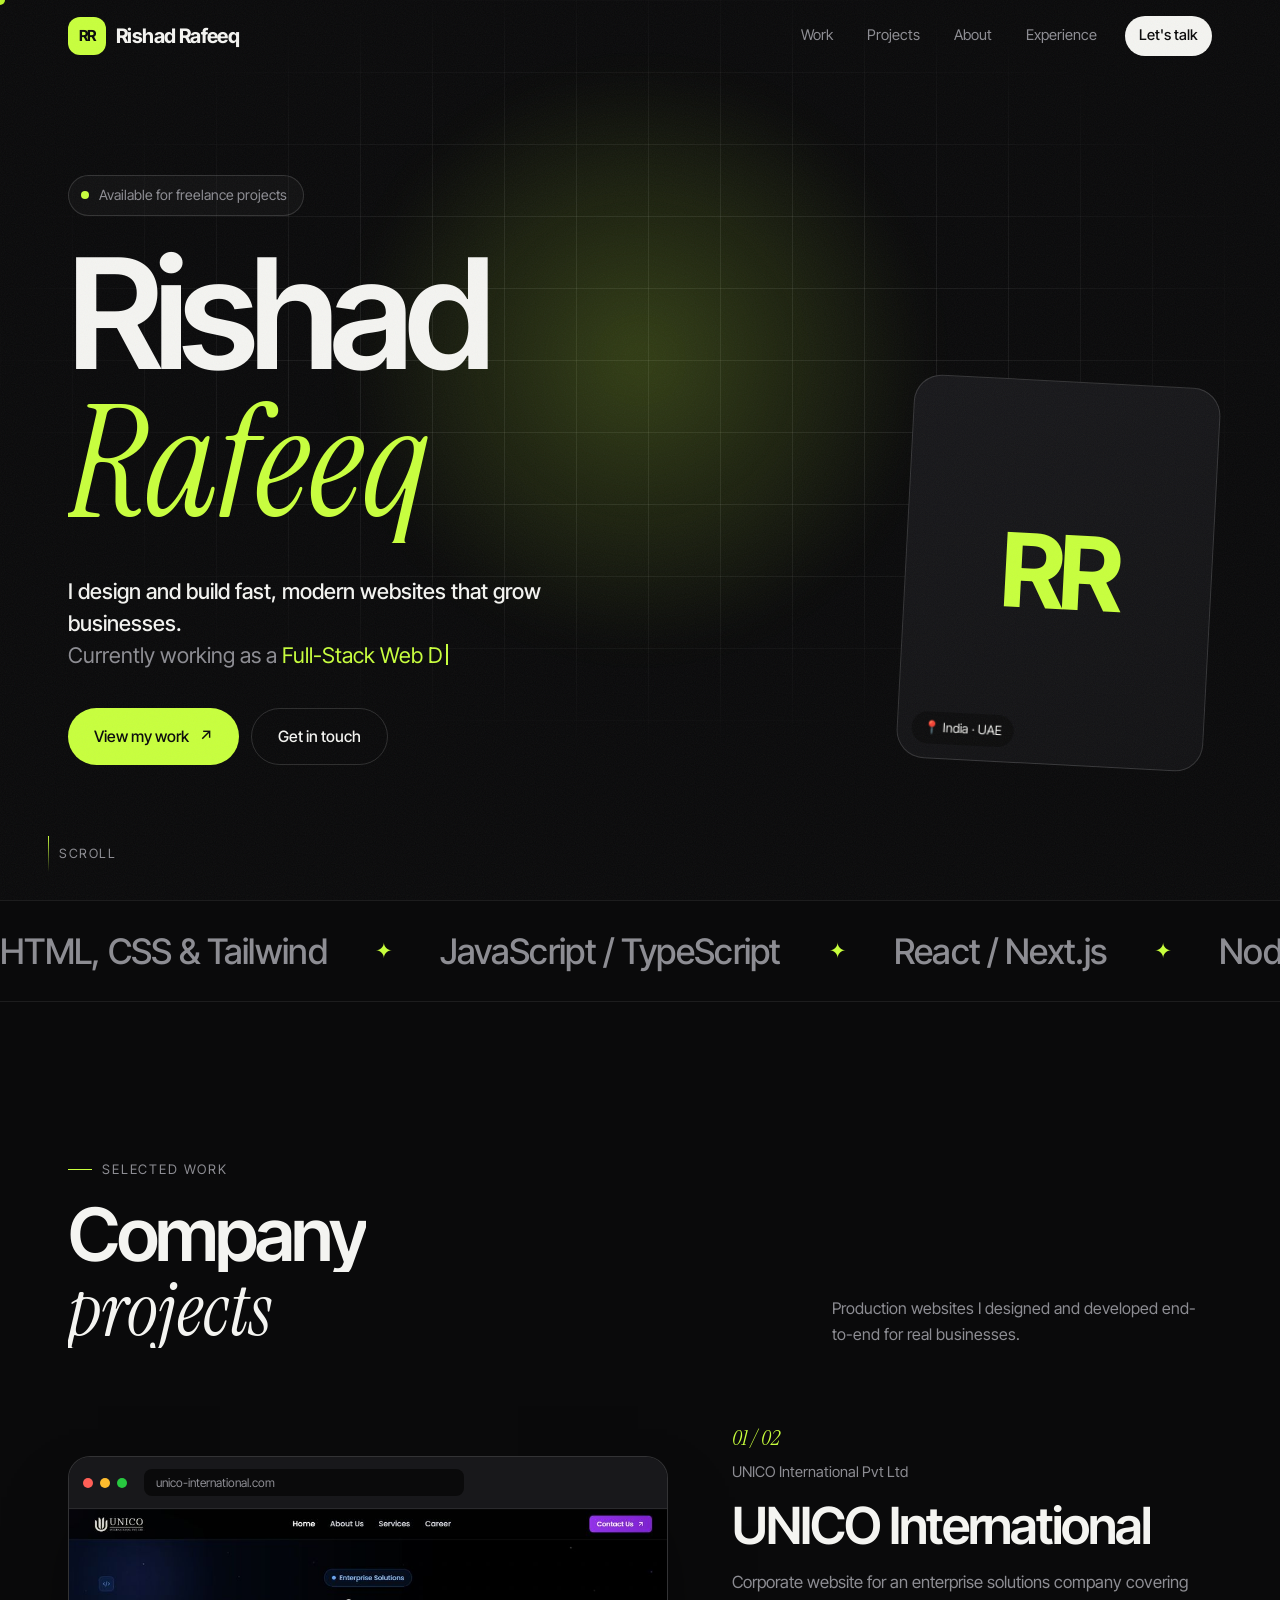
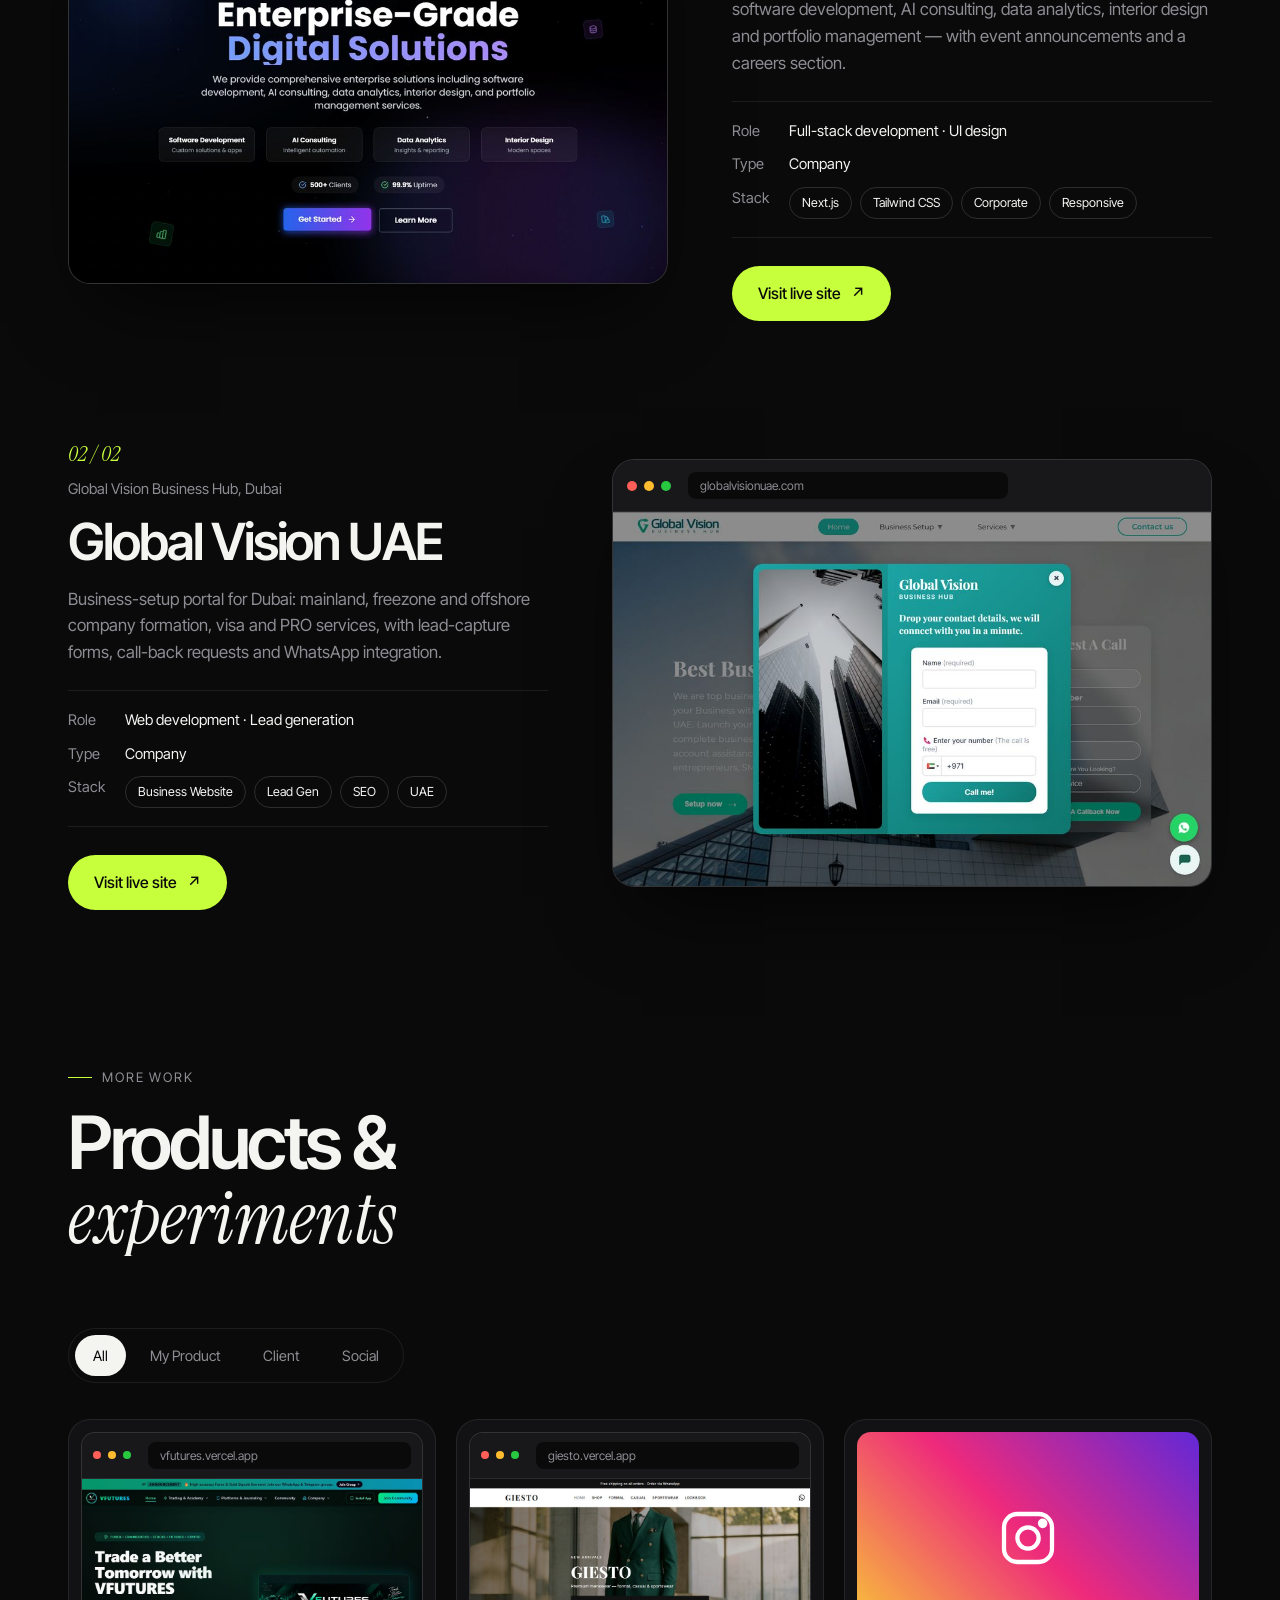
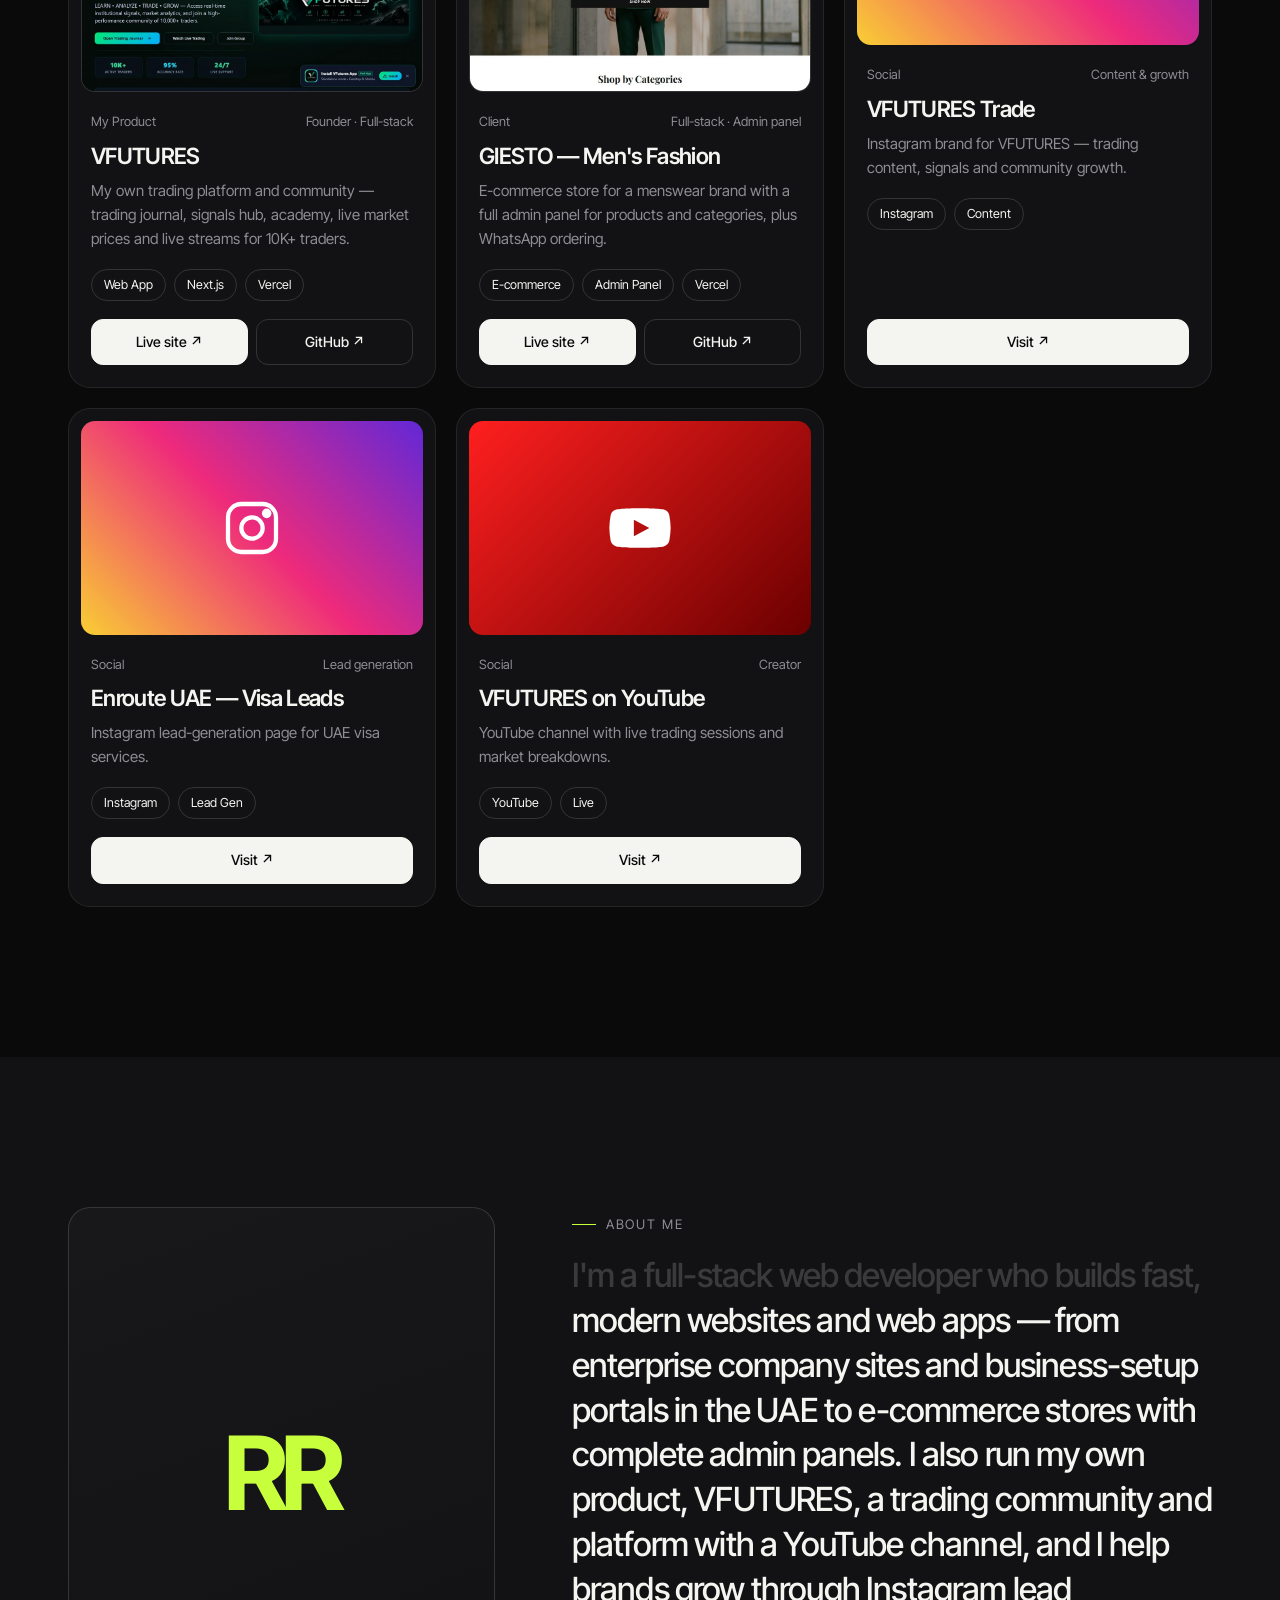
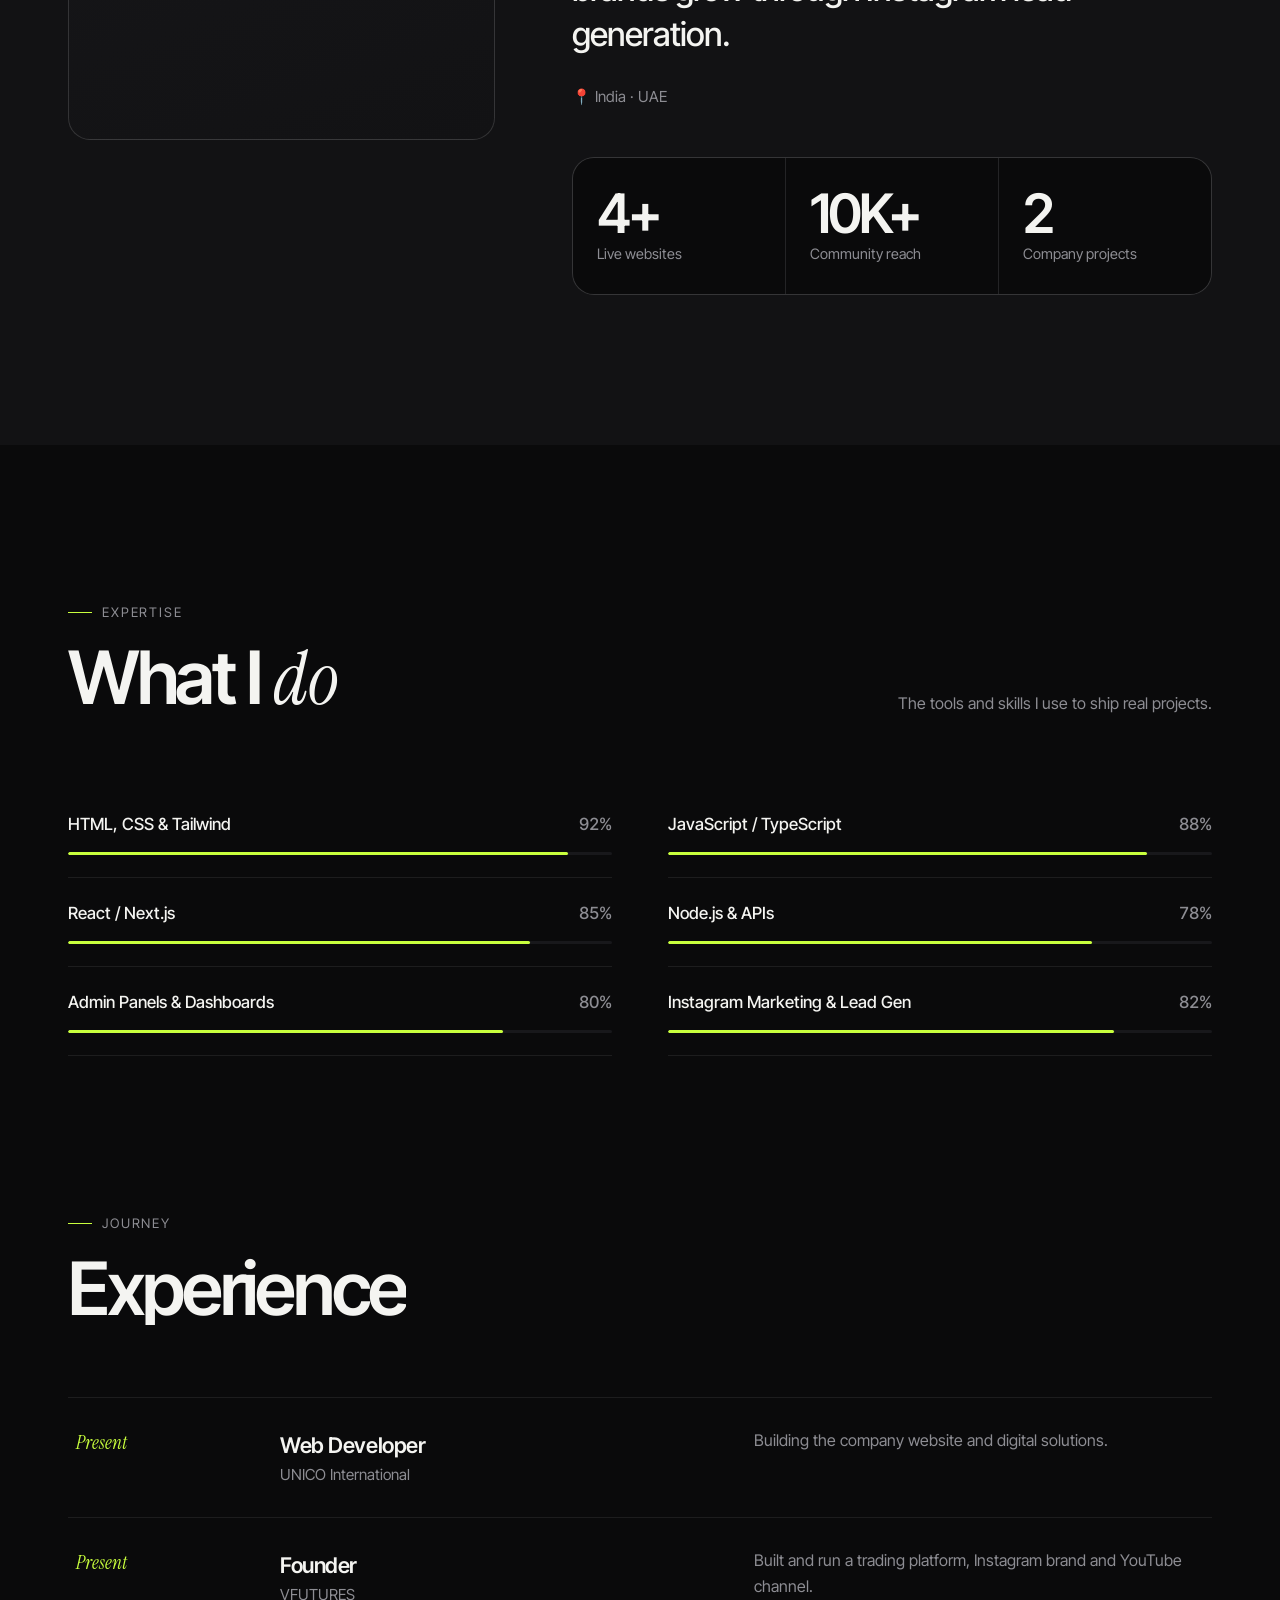
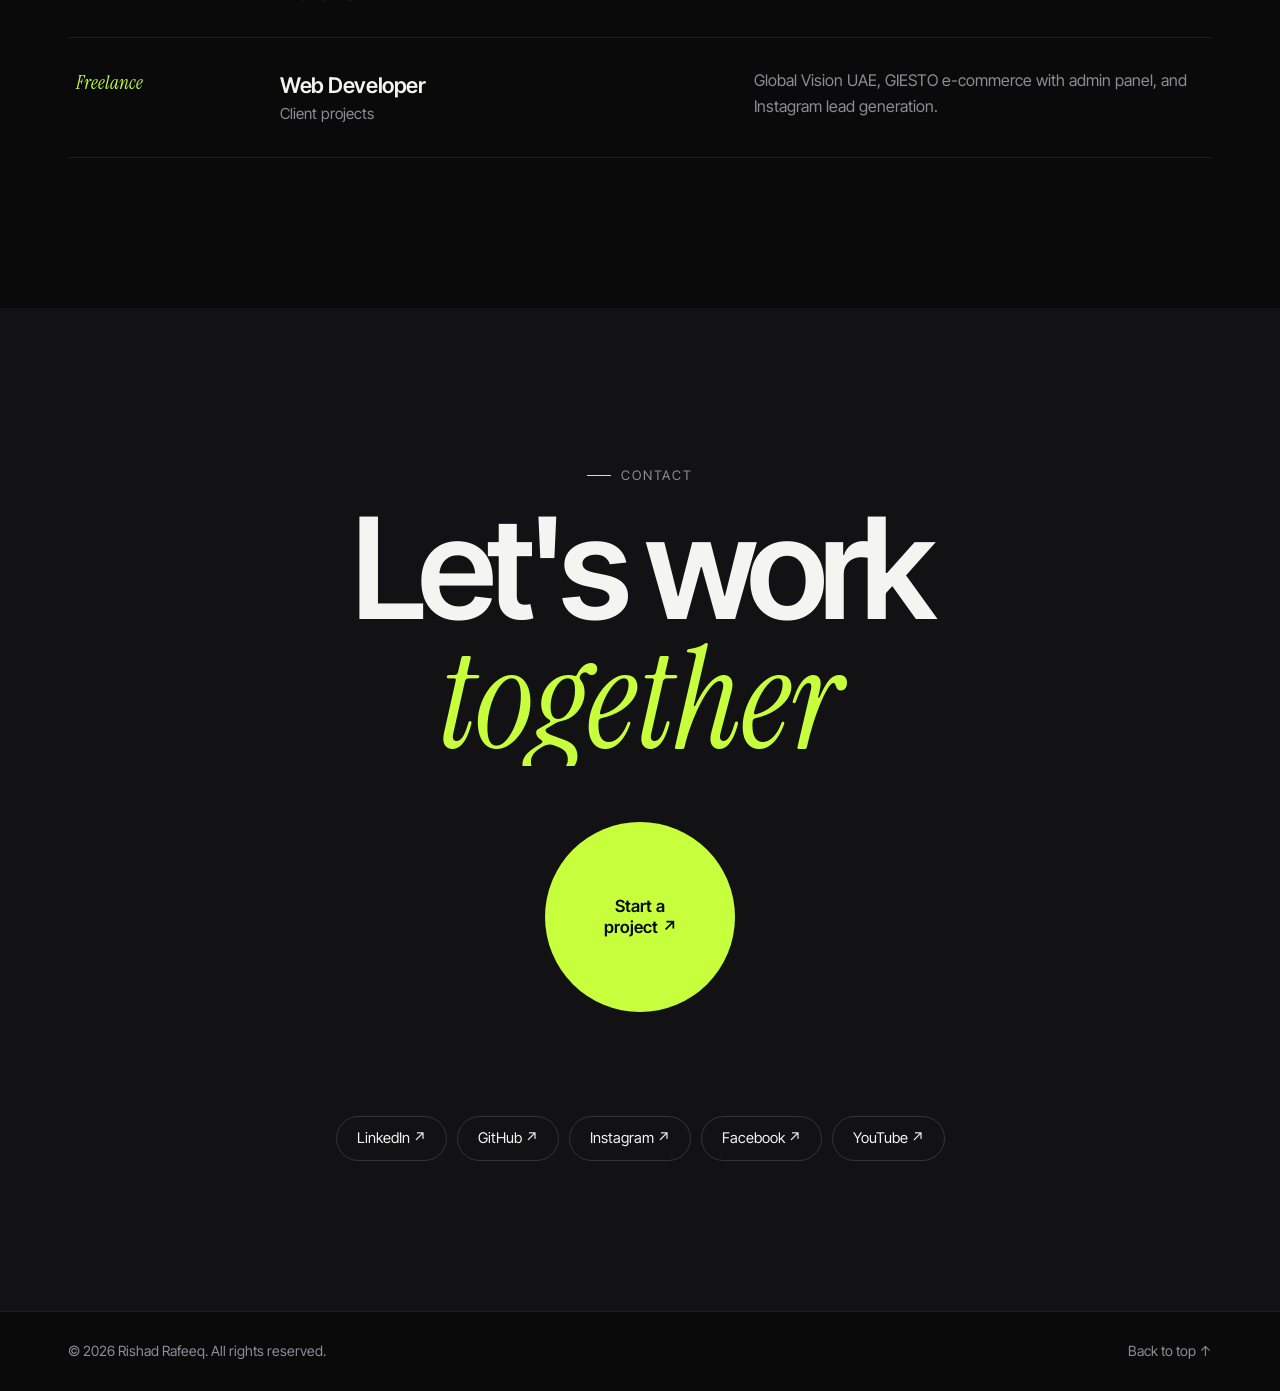
==== index.html @ 8ee4c4b2 "Initial commit: animated portfolio with admin panel - Premium redesign with featured company case st" ====
<!doctype html>
<html lang="en">
<head>
  <meta charset="utf-8">
  <meta name="viewport" content="width=device-width, initial-scale=1">
  <title>Rishad Rafeeq — Full-Stack Web Developer</title>
  <meta name="description" content="Portfolio of Rishad Rafeeq: company websites, web apps and e-commerce projects.">
  <meta property="og:title" content="Rishad Rafeeq — Full-Stack Web Developer">
  <meta property="og:type" content="website">
  <meta property="og:image" content="images/projects/unico.jpg">
  <meta name="theme-color" content="#0a0a0b">
  <link rel="icon" href="data:image/svg+xml,%3Csvg xmlns='http://www.w3.org/2000/svg' viewBox='0 0 64 64'%3E%3Crect width='64' height='64' rx='16' fill='%23c8ff3d'/%3E%3Ctext x='32' y='42' font-family='Arial' font-weight='700' font-size='26' text-anchor='middle' fill='%230a0a0b'%3ERR%3C/text%3E%3C/svg%3E">
  <link rel="preconnect" href="https://fonts.googleapis.com">
  <link rel="preconnect" href="https://fonts.gstatic.com" crossorigin>
  <link href="https://fonts.googleapis.com/css2?family=Inter+Tight:wght@400;500;600;700&family=Instrument+Serif:ital@0;1&display=swap" rel="stylesheet">
  <link rel="stylesheet" href="css/style.css?v=2">
</head>
<body>
  <div id="loader"><span><i data-initial-1>R</i><i data-initial-2>R</i></span></div>
  <div class="cursor" aria-hidden="true"></div>

  <!-- NAV -->
  <header class="nav" id="nav">
    <div class="container">
      <a href="#top" class="logo"><b data-bind="initials">RR</b><span data-bind="name">Rishad Rafeeq</span></a>
      <button class="menu-btn" id="menuBtn" aria-label="Open menu"><span></span><span></span></button>
      <nav class="nav-links" id="navLinks">
        <a href="#work">Work</a>
        <a href="#projects">Projects</a>
        <a href="#about">About</a>
        <a href="#experience" data-section="experience">Experience</a>
        <a href="#contact" class="cta">Let's talk</a>
      </nav>
    </div>
  </header>

  <main id="top">
    <!-- HERO -->
    <section class="hero">
      <div class="hero-bg"><div class="grid"></div><div class="glow" id="glow"></div></div>
      <div class="container hero-inner">
        <div>
          <span class="badge" id="availBadge"><span class="dot"></span><span data-bind="availableText">Available for freelance projects</span></span>
          <h1 id="heroName"><span class="line"><span>Rishad</span></span><span class="line"><span class="serif accent">Rafeeq</span></span></h1>
          <div class="hero-sub">
            <p><strong data-bind="headline"></strong><br>Currently working as a <span class="role" id="role"></span></p>
          </div>
          <div class="hero-actions">
            <a href="#work" class="btn btn-primary">View my work <span class="arrow">↗</span></a>
            <a href="#contact" class="btn btn-ghost">Get in touch</a>
          </div>
        </div>
        <div class="hero-photo" id="heroPhoto"></div>
      </div>
      <div class="scroll-cue">Scroll</div>
    </section>

    <div class="marquee" aria-hidden="true"><div class="marquee-track" id="marquee"></div><div class="marquee-track" id="marquee2"></div></div>

    <!-- FEATURED COMPANY WORK -->
    <section id="work">
      <div class="container">
        <div class="sec-head">
          <div>
            <div class="eyebrow">Selected work</div>
            <h2 class="sec-title split"><span class="line"><span>Company</span></span><span class="line"><span><span class="serif">projects</span></span></span></h2>
          </div>
          <p class="reveal">Production websites I designed and developed end-to-end for real businesses.</p>
        </div>
        <div class="cases" id="cases"></div>
      </div>
    </section>

    <!-- ALL PROJECTS -->
    <section id="projects" style="padding-top:0">
      <div class="container">
        <div class="sec-head">
          <div>
            <div class="eyebrow">More work</div>
            <h2 class="sec-title split"><span class="line"><span>Products &amp;</span></span><span class="line"><span><span class="serif">experiments</span></span></span></h2>
          </div>
        </div>
        <div class="filters reveal" id="filters"></div>
        <div class="grid" id="grid"></div>
      </div>
    </section>

    <!-- ABOUT -->
    <section id="about" style="background:var(--surface)">
      <div class="container about-grid">
        <div class="about-photo reveal" id="aboutPhoto"></div>
        <div>
          <div class="eyebrow">About me</div>
          <p class="about-text" id="aboutText"></p>
          <div class="about-meta" id="aboutMeta"></div>
          <div class="stats reveal" id="stats"></div>
        </div>
      </div>
    </section>

    <!-- SKILLS -->
    <section id="skills">
      <div class="container">
        <div class="sec-head">
          <div>
            <div class="eyebrow">Expertise</div>
            <h2 class="sec-title split"><span class="line"><span>What I <span class="serif">do</span></span></span></h2>
          </div>
          <p class="reveal">The tools and skills I use to ship real projects.</p>
        </div>
        <div class="skills" id="skillList"></div>
      </div>
    </section>

    <!-- EXPERIENCE -->
    <section id="experience" style="padding-top:0">
      <div class="container">
        <div class="sec-head">
          <div>
            <div class="eyebrow">Journey</div>
            <h2 class="sec-title split"><span class="line"><span>Experience</span></span></h2>
          </div>
        </div>
        <div class="exp" id="expList"></div>
      </div>
    </section>

    <!-- GALLERY -->
    <section id="gallery" style="padding-top:0">
      <div class="container">
        <div class="sec-head">
          <div>
            <div class="eyebrow">Gallery</div>
            <h2 class="sec-title split"><span class="line"><span>Behind the <span class="serif">scenes</span></span></span></h2>
          </div>
        </div>
        <div class="gallery" id="galleryGrid"></div>
      </div>
    </section>

    <!-- CONTACT -->
    <section class="contact" id="contact" style="background:var(--surface)">
      <div class="container">
        <div class="eyebrow">Contact</div>
        <h2 class="split"><span class="line"><span>Let's work</span></span><span class="line"><span class="serif">together</span></span></h2>
        <a class="big-btn magnetic" id="contactBtn" href="#">Start a<br>project ↗</a>
        <div class="contact-actions" id="contactActions"></div>
        <div class="socials" id="socials"></div>
      </div>
    </section>
  </main>

  <footer>
    <div class="container">
      <span>© <span id="year"></span> <span data-bind="name">Rishad Rafeeq</span>. All rights reserved.</span>
      <a href="#top">Back to top ↑</a>
    </div>
  </footer>

  <div class="lightbox" id="lightbox"><img alt=""></div>
  <script src="js/main.js?v=2"></script>
</body>
</html>
---- css/style.css ----
/* ==========================================================================
   Rishad Rafeeq — Portfolio
   ========================================================================== */
:root {
  --bg: #0a0a0b;
  --surface: #121214;
  --surface-2: #18181b;
  --text: #f4f4f1;
  --muted: #8d8d93;
  --line: rgba(255, 255, 255, .08);
  --line-2: rgba(255, 255, 255, .14);
  --accent: #c8ff3d;
  --accent-ink: #0a0a0b;
  --radius: 22px;
  --ease: cubic-bezier(.16, 1, .3, 1);
  --sans: "Inter Tight", "Inter", system-ui, sans-serif;
  --serif: "Instrument Serif", Georgia, serif;
  --gutter: clamp(16px, 4vw, 48px);
}

*, *::before, *::after { box-sizing: border-box; margin: 0; padding: 0; }
html { scroll-behavior: smooth; -webkit-text-size-adjust: 100%; }
body {
  background: var(--bg);
  color: var(--text);
  font-family: var(--sans);
  font-size: 16px;
  line-height: 1.6;
  overflow-x: hidden;
  -webkit-font-smoothing: antialiased;
}
img { display: block; max-width: 100%; }
a { color: inherit; text-decoration: none; }
button { font: inherit; color: inherit; background: none; border: 0; cursor: pointer; }
::selection { background: var(--accent); color: var(--accent-ink); }

.container { width: 100%; max-width: 1240px; margin: 0 auto; padding: 0 var(--gutter); }
section { position: relative; padding: clamp(80px, 12vw, 150px) 0; }
.serif { font-family: var(--serif); font-style: italic; font-weight: 400; letter-spacing: 0; }
.accent { color: var(--accent); }

/* grain */
body::after {
  content: ""; position: fixed; inset: 0; pointer-events: none; z-index: 90; opacity: .05;
  background-image: url("data:image/svg+xml,%3Csvg xmlns='http://www.w3.org/2000/svg' width='160' height='160'%3E%3Cfilter id='n'%3E%3CfeTurbulence type='fractalNoise' baseFrequency='.9' numOctaves='3' stitchTiles='stitch'/%3E%3C/filter%3E%3Crect width='100%25' height='100%25' filter='url(%23n)'/%3E%3C/svg%3E");
}

/* ---------- loader ---------- */
#loader {
  position: fixed; inset: 0; z-index: 200; background: var(--bg);
  display: grid; place-items: center;
  transition: transform 1s var(--ease) .1s;
}
#loader span { font-size: clamp(3rem, 10vw, 6rem); font-weight: 600; letter-spacing: -.04em; overflow: hidden; display: inline-flex; }
#loader span i { font-style: normal; display: inline-block; animation: loadUp .8s var(--ease) both; }
#loader span i:nth-child(2) { animation-delay: .08s; color: var(--accent); }
@keyframes loadUp { from { transform: translateY(110%); } }
body.loaded #loader { transform: translateY(-100%); }

/* ---------- cursor ---------- */
.cursor {
  position: fixed; top: 0; left: 0; width: 10px; height: 10px; border-radius: 50%;
  background: var(--accent); pointer-events: none; z-index: 150; mix-blend-mode: difference;
  transform: translate(-50%, -50%); transition: width .3s var(--ease), height .3s var(--ease);
}
.cursor.big { width: 64px; height: 64px; }
@media (hover: none), (max-width: 900px) { .cursor { display: none; } }

/* ---------- nav ---------- */
.nav {
  position: fixed; top: 0; left: 0; right: 0; z-index: 60;
  transition: transform .5s var(--ease), background .3s, border-color .3s;
  border-bottom: 1px solid transparent;
}
.nav.scrolled { background: rgba(10, 10, 11, .72); backdrop-filter: blur(16px); -webkit-backdrop-filter: blur(16px); border-color: var(--line); }
.nav.hidden { transform: translateY(-100%); }
.nav .container { display: flex; align-items: center; justify-content: space-between; height: 72px; }
.logo { font-weight: 700; font-size: 1.25rem; letter-spacing: -.03em; display: flex; align-items: center; gap: 10px; }
.logo b { width: 38px; height: 38px; border-radius: 12px; background: var(--accent); color: var(--accent-ink); display: grid; place-items: center; font-size: .95rem; }
.nav-links { display: flex; align-items: center; gap: 6px; }
.nav-links a { padding: 8px 14px; border-radius: 999px; font-size: .92rem; color: var(--muted); transition: color .2s, background .2s; }
.nav-links a:hover { color: var(--text); background: var(--surface-2); }
.nav-links a.cta { background: var(--text); color: var(--bg); font-weight: 500; margin-left: 8px; }
.nav-links a.cta:hover { background: var(--accent); }
.menu-btn { display: none; width: 44px; height: 44px; border-radius: 50%; border: 1px solid var(--line-2); position: relative; }
.menu-btn span { position: absolute; left: 13px; right: 13px; height: 1.5px; background: var(--text); transition: transform .4s var(--ease); }
.menu-btn span:first-child { top: 17px; } .menu-btn span:last-child { top: 25px; }
.menu-open .menu-btn span:first-child { transform: translateY(4px) rotate(45deg); }
.menu-open .menu-btn span:last-child { transform: translateY(-4px) rotate(-45deg); }

/* ---------- buttons ---------- */
.btn {
  display: inline-flex; align-items: center; gap: 10px; padding: 15px 26px; border-radius: 999px;
  font-weight: 500; font-size: .98rem; position: relative; overflow: hidden; isolation: isolate;
  transition: transform .4s var(--ease), color .4s var(--ease);
}
.btn::before { content: ""; position: absolute; inset: 0; z-index: -1; border-radius: inherit; transform: translateY(101%); transition: transform .5s var(--ease); }
.btn:hover::before { transform: none; }
.btn-primary { background: var(--accent); color: var(--accent-ink); }
.btn-primary::before { background: var(--text); }
.btn-ghost { border: 1px solid var(--line-2); }
.btn-ghost::before { background: var(--text); }
.btn-ghost:hover { color: var(--bg); }
.btn .arrow { transition: transform .4s var(--ease); }
.btn:hover .arrow { transform: translate(3px, -3px); }

/* ---------- hero ---------- */
.hero { min-height: 100svh; display: flex; align-items: center; padding: 120px 0 80px; overflow: hidden; }
.hero-bg { position: absolute; inset: 0; pointer-events: none; }
.hero-bg .grid {
  position: absolute; inset: 0;
  background-image: linear-gradient(var(--line) 1px, transparent 1px), linear-gradient(90deg, var(--line) 1px, transparent 1px);
  background-size: 72px 72px;
  mask-image: radial-gradient(ellipse 70% 60% at 50% 40%, #000 30%, transparent 75%);
  -webkit-mask-image: radial-gradient(ellipse 70% 60% at 50% 40%, #000 30%, transparent 75%);
}
.hero-bg .glow {
  position: absolute; width: 640px; height: 640px; border-radius: 50%; left: 50%; top: 40%;
  background: radial-gradient(circle, color-mix(in srgb, var(--accent) 22%, transparent), transparent 65%);
  transform: translate(-50%, -50%); filter: blur(20px); transition: left 1.2s var(--ease), top 1.2s var(--ease);
}
.hero-inner { position: relative; display: grid; grid-template-columns: 1fr auto; gap: 48px; align-items: end; }
.badge {
  display: inline-flex; align-items: center; gap: 10px; padding: 8px 16px 8px 12px; border-radius: 999px;
  border: 1px solid var(--line-2); background: rgba(255, 255, 255, .03); font-size: .88rem; color: var(--muted);
}
.badge .dot { width: 8px; height: 8px; border-radius: 50%; background: var(--accent); box-shadow: 0 0 0 0 var(--accent); animation: pulse 2s infinite; }
@keyframes pulse { 70% { box-shadow: 0 0 0 10px transparent; } 100% { box-shadow: 0 0 0 0 transparent; } }
.hero h1 {
  font-size: clamp(3.4rem, 12vw, 10.5rem); line-height: .9; letter-spacing: -.055em; font-weight: 600;
  margin: 28px 0 32px;
}
.hero h1 .line { display: block; overflow: hidden; padding-bottom: .06em; }
.hero h1 .line > span { display: inline-block; transform: translateY(110%); transition: transform 1.2s var(--ease); }
.hero h1 .line:nth-child(2) > span { transition-delay: .1s; }
body.loaded .hero h1 .line > span { transform: none; transition-delay: .55s; }
body.loaded .hero h1 .line:nth-child(2) > span { transition-delay: .65s; }
.hero-sub { display: grid; grid-template-columns: minmax(0, 520px) auto; gap: 32px; align-items: end; }
.hero-sub p { font-size: clamp(1.1rem, 2vw, 1.35rem); color: var(--muted); line-height: 1.5; }
.hero-sub p strong { color: var(--text); font-weight: 500; }
.role { display: inline-block; color: var(--accent); min-width: 1ch; }
.role::after { content: ""; display: inline-block; width: 2px; height: 1em; background: var(--accent); margin-left: 3px; vertical-align: -2px; animation: blink 1s steps(1) infinite; }
@keyframes blink { 50% { opacity: 0; } }
.hero-actions { display: flex; gap: 12px; flex-wrap: wrap; margin-top: 36px; }
.hero-photo {
  width: clamp(220px, 24vw, 320px); aspect-ratio: 4 / 5; border-radius: 28px; overflow: hidden; position: relative;
  border: 1px solid var(--line-2); background: linear-gradient(160deg, var(--surface-2), var(--surface));
  transform: rotate(3deg); transition: transform .8s var(--ease);
}
.hero-photo:hover { transform: rotate(0) scale(1.02); }
.hero-photo img { width: 100%; height: 100%; object-fit: cover; }
.monogram { width: 100%; height: 100%; display: grid; place-items: center; font-size: clamp(4rem, 8vw, 7rem); font-weight: 700; letter-spacing: -.06em; color: var(--accent); }
.hero-photo .tag { position: absolute; left: 14px; bottom: 14px; padding: 6px 12px; border-radius: 999px; background: rgba(10, 10, 11, .7); backdrop-filter: blur(8px); font-size: .8rem; }
.scroll-cue { position: absolute; left: var(--gutter); bottom: 28px; font-size: .8rem; color: var(--muted); display: flex; align-items: center; gap: 10px; letter-spacing: .12em; text-transform: uppercase; }
.scroll-cue::before { content: ""; width: 1px; height: 36px; background: linear-gradient(var(--accent), transparent); animation: cue 2s var(--ease) infinite; transform-origin: top; }
@keyframes cue { 0% { transform: scaleY(0); } 50% { transform: scaleY(1); } 100% { transform: scaleY(1); opacity: 0; } }

/* ---------- marquee ---------- */
.marquee { border-block: 1px solid var(--line); padding: 22px 0; overflow: hidden; display: flex; user-select: none; }
.marquee-track { display: flex; flex-shrink: 0; gap: 48px; padding-right: 48px; animation: marquee 40s linear infinite; }
.marquee:hover .marquee-track { animation-play-state: paused; }
.marquee-track span { font-size: clamp(1.4rem, 3vw, 2.2rem); font-weight: 500; letter-spacing: -.02em; white-space: nowrap; display: flex; align-items: center; gap: 48px; color: var(--muted); }
.marquee-track span::after { content: "✦"; color: var(--accent); font-size: .6em; }
@keyframes marquee { to { transform: translateX(-100%); } }

/* ---------- section heads ---------- */
.sec-head { display: flex; justify-content: space-between; align-items: end; gap: 24px; margin-bottom: clamp(40px, 6vw, 72px); flex-wrap: wrap; }
.eyebrow { display: inline-flex; align-items: center; gap: 10px; font-size: .82rem; letter-spacing: .14em; text-transform: uppercase; color: var(--muted); margin-bottom: 18px; }
.eyebrow::before { content: ""; width: 24px; height: 1px; background: var(--accent); }
.sec-title { font-size: clamp(2.4rem, 6vw, 4.6rem); line-height: 1; letter-spacing: -.045em; font-weight: 600; }
.sec-head p { max-width: 380px; color: var(--muted); }

/* ---------- featured case studies ---------- */
.cases { display: flex; flex-direction: column; gap: clamp(64px, 9vw, 120px); }
.case { display: grid; grid-template-columns: 1.25fr 1fr; gap: clamp(28px, 5vw, 72px); align-items: center; }
.case:nth-child(even) { grid-template-columns: 1fr 1.25fr; }
.case:nth-child(even) .case-media { order: 2; }
.case-media { position: relative; display: block; border-radius: var(--radius); }
.case-media::before {
  content: ""; position: absolute; inset: -1px; border-radius: inherit; z-index: -1;
  background: radial-gradient(60% 60% at 50% 100%, color-mix(in srgb, var(--accent) 35%, transparent), transparent);
  opacity: 0; filter: blur(30px); transition: opacity .6s;
}
.case-media:hover::before { opacity: .7; }
.browser { border-radius: var(--radius); overflow: hidden; border: 1px solid var(--line-2); background: var(--surface); box-shadow: 0 40px 80px -30px rgba(0, 0, 0, .8); }
.browser-bar { display: flex; align-items: center; gap: 7px; padding: 12px 14px; border-bottom: 1px solid var(--line); background: var(--surface-2); }
.browser-bar i { width: 10px; height: 10px; border-radius: 50%; background: #3a3a3f; }
.browser-bar i:nth-child(1) { background: #ff5f57; } .browser-bar i:nth-child(2) { background: #febc2e; } .browser-bar i:nth-child(3) { background: #28c840; }
.browser-bar .url { margin-left: 10px; flex: 1; max-width: 320px; font-size: .75rem; color: var(--muted); background: var(--bg); border-radius: 8px; padding: 4px 12px; white-space: nowrap; overflow: hidden; text-overflow: ellipsis; }
.browser-view { aspect-ratio: 16 / 10; overflow: hidden; position: relative; }
.browser-view img { width: 100%; height: 100%; object-fit: cover; object-position: top; transition: transform 1.2s var(--ease); }
.case-media:hover .browser-view img, .card:hover .browser-view img { transform: scale(1.05); }
.view-pill {
  position: absolute; left: 50%; top: 50%; translate: -50% -50%; scale: .6; opacity: 0;
  width: 108px; height: 108px; border-radius: 50%; display: grid; place-items: center; text-align: center;
  background: var(--accent); color: var(--accent-ink); font-weight: 600; font-size: .9rem; line-height: 1.2;
  transition: scale .5s var(--ease), opacity .3s;
}
.case-media:hover .view-pill { scale: 1; opacity: 1; }
.case-num { font-family: var(--serif); font-style: italic; color: var(--accent); font-size: 1.4rem; }
.case-client { color: var(--muted); font-size: .92rem; margin: 6px 0 14px; }
.case h3 { font-size: clamp(2rem, 4vw, 3.2rem); line-height: 1.02; letter-spacing: -.04em; font-weight: 600; }
.case-desc { color: var(--muted); margin: 18px 0 24px; font-size: 1.05rem; }
.meta-row { display: grid; grid-template-columns: auto 1fr; gap: 10px 20px; padding: 18px 0; border-block: 1px solid var(--line); margin-bottom: 28px; font-size: .92rem; }
.meta-row dt { color: var(--muted); }
.chips { display: flex; flex-wrap: wrap; gap: 8px; }
.chip { font-size: .78rem; padding: 5px 12px; border-radius: 999px; border: 1px solid var(--line-2); color: var(--text); }

/* ---------- project grid ---------- */
.filters { display: flex; gap: 6px; flex-wrap: wrap; padding: 6px; border: 1px solid var(--line); border-radius: 999px; width: max-content; max-width: 100%; margin-bottom: 36px; }
.filters button { padding: 9px 18px; border-radius: 999px; font-size: .9rem; color: var(--muted); transition: color .3s, background .3s; }
.filters button:hover { color: var(--text); }
.filters button.on { background: var(--text); color: var(--bg); }
.grid { display: grid; grid-template-columns: repeat(auto-fill, minmax(min(100%, 340px), 1fr)); gap: 20px; }
.card {
  --mx: 50%; --my: 50%;
  position: relative; border-radius: var(--radius); background: var(--surface); border: 1px solid var(--line);
  padding: 12px; display: flex; flex-direction: column; overflow: hidden;
  transition: transform .5s var(--ease), border-color .3s, opacity .4s;
}
.card::before {
  content: ""; position: absolute; inset: 0; pointer-events: none; opacity: 0; transition: opacity .4s;
  background: radial-gradient(400px circle at var(--mx) var(--my), color-mix(in srgb, var(--accent) 12%, transparent), transparent 40%);
}
.card:hover { transform: translateY(-6px); border-color: var(--line-2); }
.card:hover::before { opacity: 1; }
.card.hide { display: none; }
.card .browser { border-radius: 14px; box-shadow: none; }
.card .browser-bar { padding: 9px 11px; }
.card .browser-bar i { width: 8px; height: 8px; }
.card-art { aspect-ratio: 16 / 10; border-radius: 14px; display: grid; place-items: center; font-size: 2.8rem; font-weight: 700; letter-spacing: -.04em; color: #fff; position: relative; overflow: hidden; }
.card-art.instagram { background: linear-gradient(45deg, #f9ce34, #ee2a7b 50%, #6228d7); }
.card-art.youtube { background: linear-gradient(135deg, #ff1f1f, #6b0000); }
.card-art.default { background: linear-gradient(135deg, var(--surface-2), #26262b); color: var(--accent); }
.card-art svg { width: 64px; height: 64px; transition: transform .6s var(--ease); }
.card:hover .card-art svg { transform: scale(1.15) rotate(-6deg); }
.card-body { padding: 20px 10px 10px; display: flex; flex-direction: column; flex: 1; }
.card-top { display: flex; justify-content: space-between; align-items: center; gap: 10px; margin-bottom: 10px; font-size: .8rem; color: var(--muted); }
.card h4 { font-size: 1.4rem; letter-spacing: -.03em; font-weight: 600; line-height: 1.15; }
.card p { color: var(--muted); font-size: .94rem; margin: 10px 0 18px; }
.card .chips { margin-bottom: 18px; }
.card-links { margin-top: auto; display: flex; gap: 8px; }
.card-links a { flex: 1; text-align: center; padding: 11px 14px; border-radius: 12px; font-size: .88rem; font-weight: 500; border: 1px solid var(--line-2); transition: background .3s, color .3s, border-color .3s; }
.card-links a:first-child { background: var(--text); color: var(--bg); border-color: var(--text); }
.card-links a:hover { background: var(--accent); color: var(--accent-ink); border-color: var(--accent); }

/* ---------- about ---------- */
.about-grid { display: grid; grid-template-columns: .8fr 1.2fr; gap: clamp(32px, 6vw, 96px); align-items: start; }
.about-photo { aspect-ratio: 4 / 5; border-radius: var(--radius); overflow: hidden; border: 1px solid var(--line-2); background: linear-gradient(160deg, var(--surface-2), var(--surface)); position: sticky; top: 100px; }
.about-photo img { width: 100%; height: 100%; object-fit: cover; }
.about-text { font-size: clamp(1.35rem, 2.6vw, 2.1rem); line-height: 1.35; letter-spacing: -.025em; font-weight: 500; }
.about-text .w { opacity: .18; transition: opacity .4s; }
.about-text .w.on { opacity: 1; }
.stats { display: grid; grid-template-columns: repeat(3, 1fr); gap: 1px; background: var(--line); border: 1px solid var(--line); border-radius: var(--radius); overflow: hidden; margin-top: 48px; }
.stat { background: var(--bg); padding: 28px 24px; }
.stat b { display: block; font-size: clamp(2.2rem, 4.5vw, 3.4rem); font-weight: 600; letter-spacing: -.05em; line-height: 1; }
.stat span { color: var(--muted); font-size: .9rem; }
.about-meta { display: flex; gap: 24px; flex-wrap: wrap; margin-top: 28px; color: var(--muted); font-size: .95rem; }

/* ---------- skills ---------- */
.skills { display: grid; grid-template-columns: repeat(2, 1fr); gap: 0 56px; }
.skill { padding: 22px 0; border-bottom: 1px solid var(--line); }
.skill-top { display: flex; justify-content: space-between; margin-bottom: 14px; font-size: 1.05rem; font-weight: 500; }
.skill-top span:last-child { color: var(--muted); font-variant-numeric: tabular-nums; }
.skill-bar { height: 3px; background: var(--surface-2); border-radius: 3px; overflow: hidden; }
.skill-bar i { display: block; height: 100%; width: 0; background: var(--accent); border-radius: 3px; transition: width 1.6s var(--ease); }

/* ---------- experience ---------- */
.exp { border-top: 1px solid var(--line); }
.exp-row {
  display: grid; grid-template-columns: 180px 1fr 1fr; gap: 24px; padding: 30px 8px; border-bottom: 1px solid var(--line);
  position: relative; transition: padding .5s var(--ease);
}
.exp-row::before { content: ""; position: absolute; inset: 0; background: var(--surface); transform: scaleY(0); transform-origin: bottom; transition: transform .5s var(--ease); z-index: -1; border-radius: 12px; }
.exp-row:hover { padding-inline: 24px; }
.exp-row:hover::before { transform: none; }
.exp-row .period { color: var(--accent); font-family: var(--serif); font-style: italic; font-size: 1.2rem; }
.exp-row h4 { font-size: 1.35rem; font-weight: 600; letter-spacing: -.02em; }
.exp-row h4 small { display: block; font-size: .95rem; color: var(--muted); font-weight: 400; letter-spacing: 0; }
.exp-row p { color: var(--muted); }

/* ---------- gallery ---------- */
.gallery { columns: 3 260px; column-gap: 16px; }
.gallery figure { margin-bottom: 16px; break-inside: avoid; border-radius: 18px; overflow: hidden; position: relative; cursor: zoom-in; border: 1px solid var(--line); }
.gallery img { width: 100%; transition: transform 1s var(--ease); }
.gallery figure:hover img { transform: scale(1.05); }
.gallery figcaption { position: absolute; left: 12px; bottom: 12px; padding: 5px 12px; border-radius: 999px; background: rgba(10, 10, 11, .7); backdrop-filter: blur(8px); font-size: .8rem; opacity: 0; transform: translateY(8px); transition: all .4s var(--ease); }
.gallery figure:hover figcaption { opacity: 1; transform: none; }
.lightbox { position: fixed; inset: 0; z-index: 180; background: rgba(0, 0, 0, .9); display: grid; place-items: center; padding: 16px; opacity: 0; pointer-events: none; transition: opacity .4s; cursor: zoom-out; }
.lightbox.open { opacity: 1; pointer-events: auto; }
.lightbox img { max-height: 88vh; border-radius: 14px; transform: scale(.94); transition: transform .5s var(--ease); }
.lightbox.open img { transform: none; }

/* ---------- contact ---------- */
.contact { text-align: center; overflow: hidden; }
.contact .eyebrow { justify-content: center; }
.contact h2 { font-size: clamp(3rem, 11vw, 9.5rem); line-height: .92; letter-spacing: -.06em; font-weight: 600; }
.contact h2 .serif { color: var(--accent); }
.contact-actions { display: flex; justify-content: center; gap: 12px; flex-wrap: wrap; margin-top: 48px; }
.big-btn { width: clamp(150px, 18vw, 190px); height: clamp(150px, 18vw, 190px); border-radius: 50%; display: grid; place-items: center; text-align: center; background: var(--accent); color: var(--accent-ink); font-weight: 600; font-size: 1.05rem; line-height: 1.25; margin: 56px auto 0; transition: transform .3s var(--ease); }
.socials { display: flex; justify-content: center; flex-wrap: wrap; gap: 10px; margin-top: 56px; }
.socials a { padding: 10px 20px; border: 1px solid var(--line-2); border-radius: 999px; font-size: .92rem; transition: background .3s, color .3s, border-color .3s; }
.socials a:hover { background: var(--text); color: var(--bg); border-color: var(--text); }

footer { border-top: 1px solid var(--line); padding: 28px 0; color: var(--muted); font-size: .88rem; }
footer .container { display: flex; justify-content: space-between; gap: 16px; flex-wrap: wrap; }
footer a:hover { color: var(--accent); }

/* ---------- reveal ---------- */
.reveal { opacity: 0; transform: translateY(48px); transition: opacity 1s var(--ease), transform 1.2s var(--ease); }
.reveal.in { opacity: 1; transform: none; }
.reveal-img .browser-view { clip-path: inset(100% 0 0 0); transition: clip-path 1.4s var(--ease) .15s; }
.reveal-img.in .browser-view { clip-path: inset(0 0 0 0); }
.split .line { display: block; overflow: hidden; }
.split .line > span { display: inline-block; transform: translateY(105%); transition: transform 1.1s var(--ease); }
.split.in .line > span { transform: none; }

.preview-banner { position: fixed; bottom: 16px; left: 50%; translate: -50% 0; z-index: 170; background: var(--accent); color: var(--accent-ink); padding: 10px 18px; border-radius: 999px; font-size: .88rem; font-weight: 600; box-shadow: 0 10px 30px rgba(0,0,0,.5); }

/* ---------- responsive ---------- */
@media (max-width: 1024px) {
  .case, .case:nth-child(even) { grid-template-columns: 1fr; }
  .case:nth-child(even) .case-media { order: 0; }
  .exp-row { grid-template-columns: 140px 1fr; }
  .exp-row p { grid-column: 2; }
}
@media (max-width: 820px) {
  .menu-btn { display: block; position: relative; z-index: 2; }
  .nav-links {
    position: fixed; inset: 0; background: var(--bg); flex-direction: column; justify-content: center; gap: 8px;
    clip-path: circle(0 at calc(100% - 38px) 36px); transition: clip-path .8s var(--ease);
  }
  .nav-links a { font-size: 1.8rem; color: var(--text); font-weight: 500; }
  .nav-links a.cta { margin: 16px 0 0; font-size: 1.1rem; padding: 14px 28px; }
  .menu-open .nav-links { clip-path: circle(150% at calc(100% - 38px) 36px); }
  .hero-inner { grid-template-columns: 1fr; }
  .hero-photo { order: -1; width: 150px; transform: rotate(-3deg); border-radius: 22px; }
  .hero-photo .tag { display: none; }
  .hero-sub { grid-template-columns: 1fr; }
  .about-grid { grid-template-columns: 1fr; }
  .about-photo { position: relative; top: 0; max-width: 360px; }
  .skills { grid-template-columns: 1fr; }
  .scroll-cue { display: none; }
}
@media (max-width: 560px) {
  .stats { grid-template-columns: 1fr; }
  .stat { padding: 22px 20px; display: flex; align-items: baseline; justify-content: space-between; gap: 12px; }
  .exp-row { grid-template-columns: 1fr; gap: 6px; }
  .exp-row p { grid-column: auto; }
  .meta-row { grid-template-columns: 1fr; gap: 2px; }
  .meta-row dd { margin-bottom: 10px; }
  .filters { border-radius: 18px; }
}
@media (prefers-reduced-motion: reduce) {
  *, *::before, *::after { animation: none !important; transition: none !important; }
  .reveal, .split .line > span, .hero h1 .line > span { opacity: 1; transform: none; }
  .reveal-img .browser-view { clip-path: none; }
}
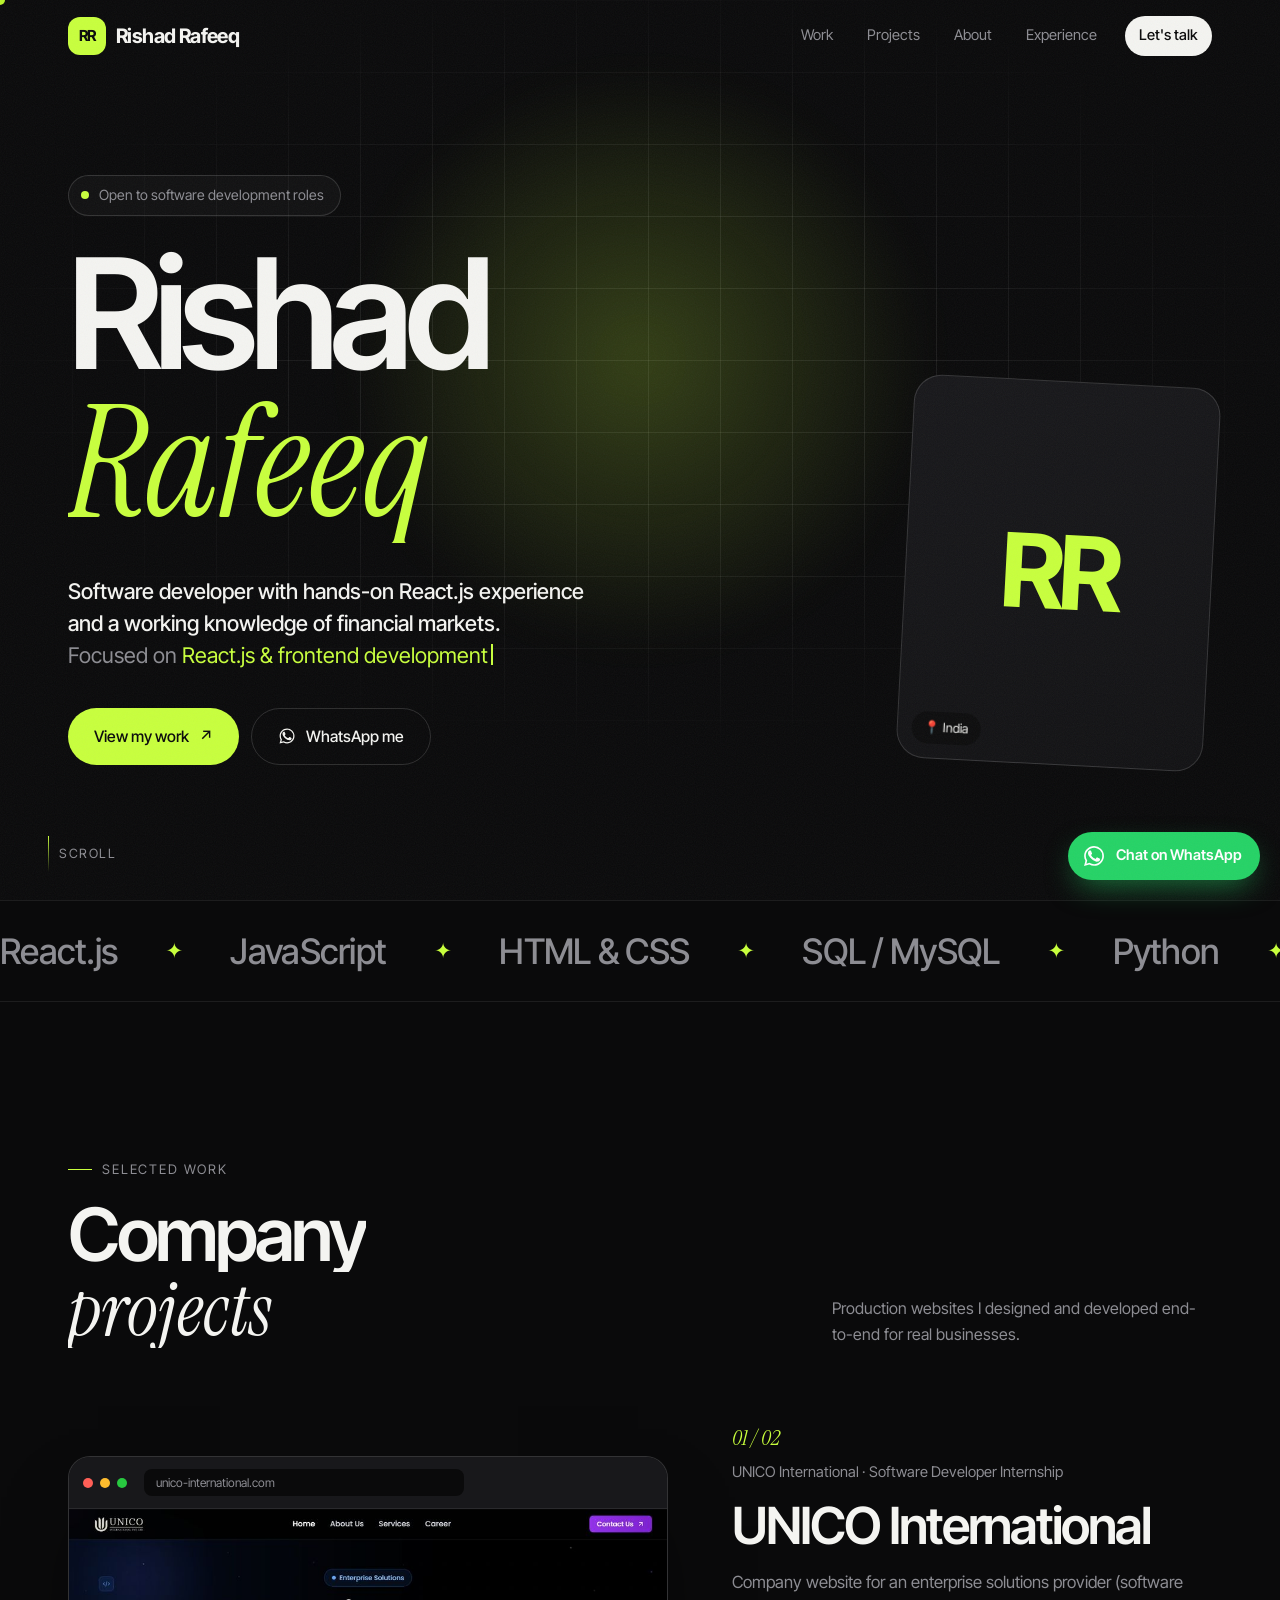
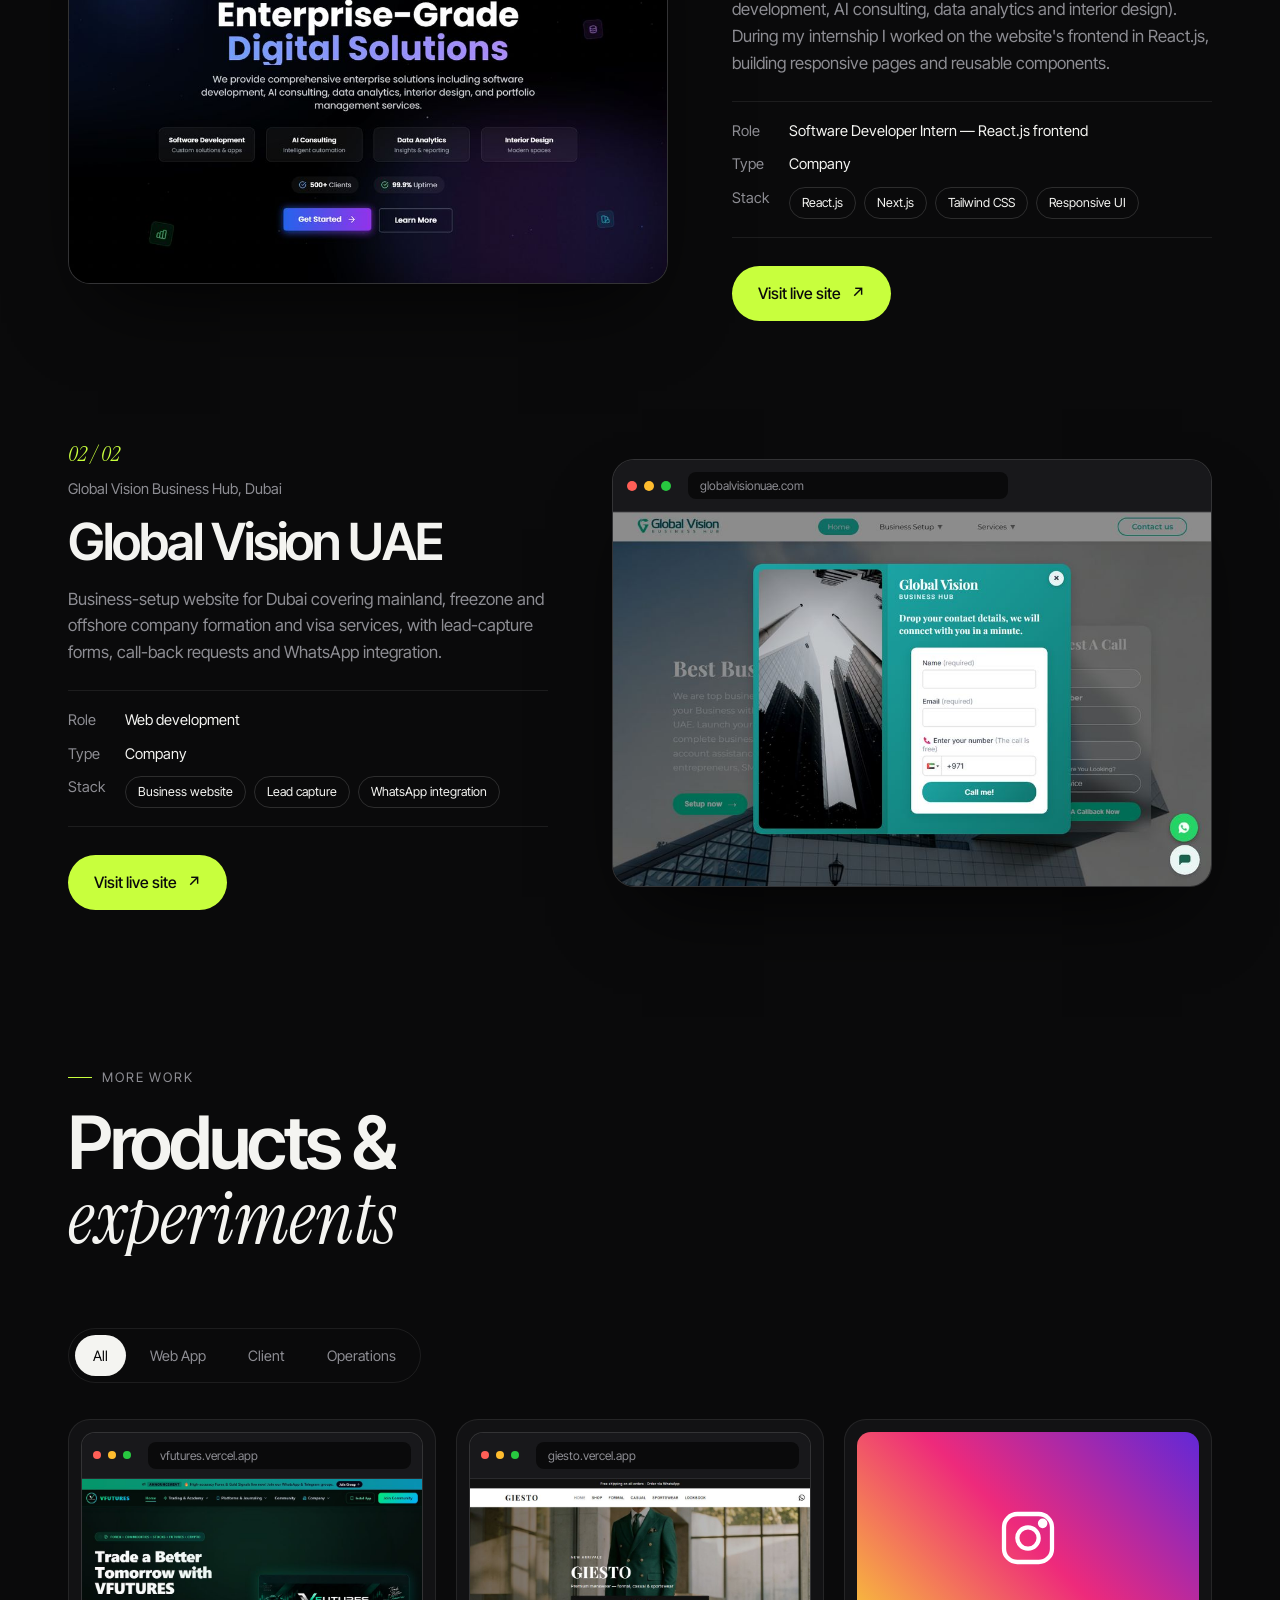
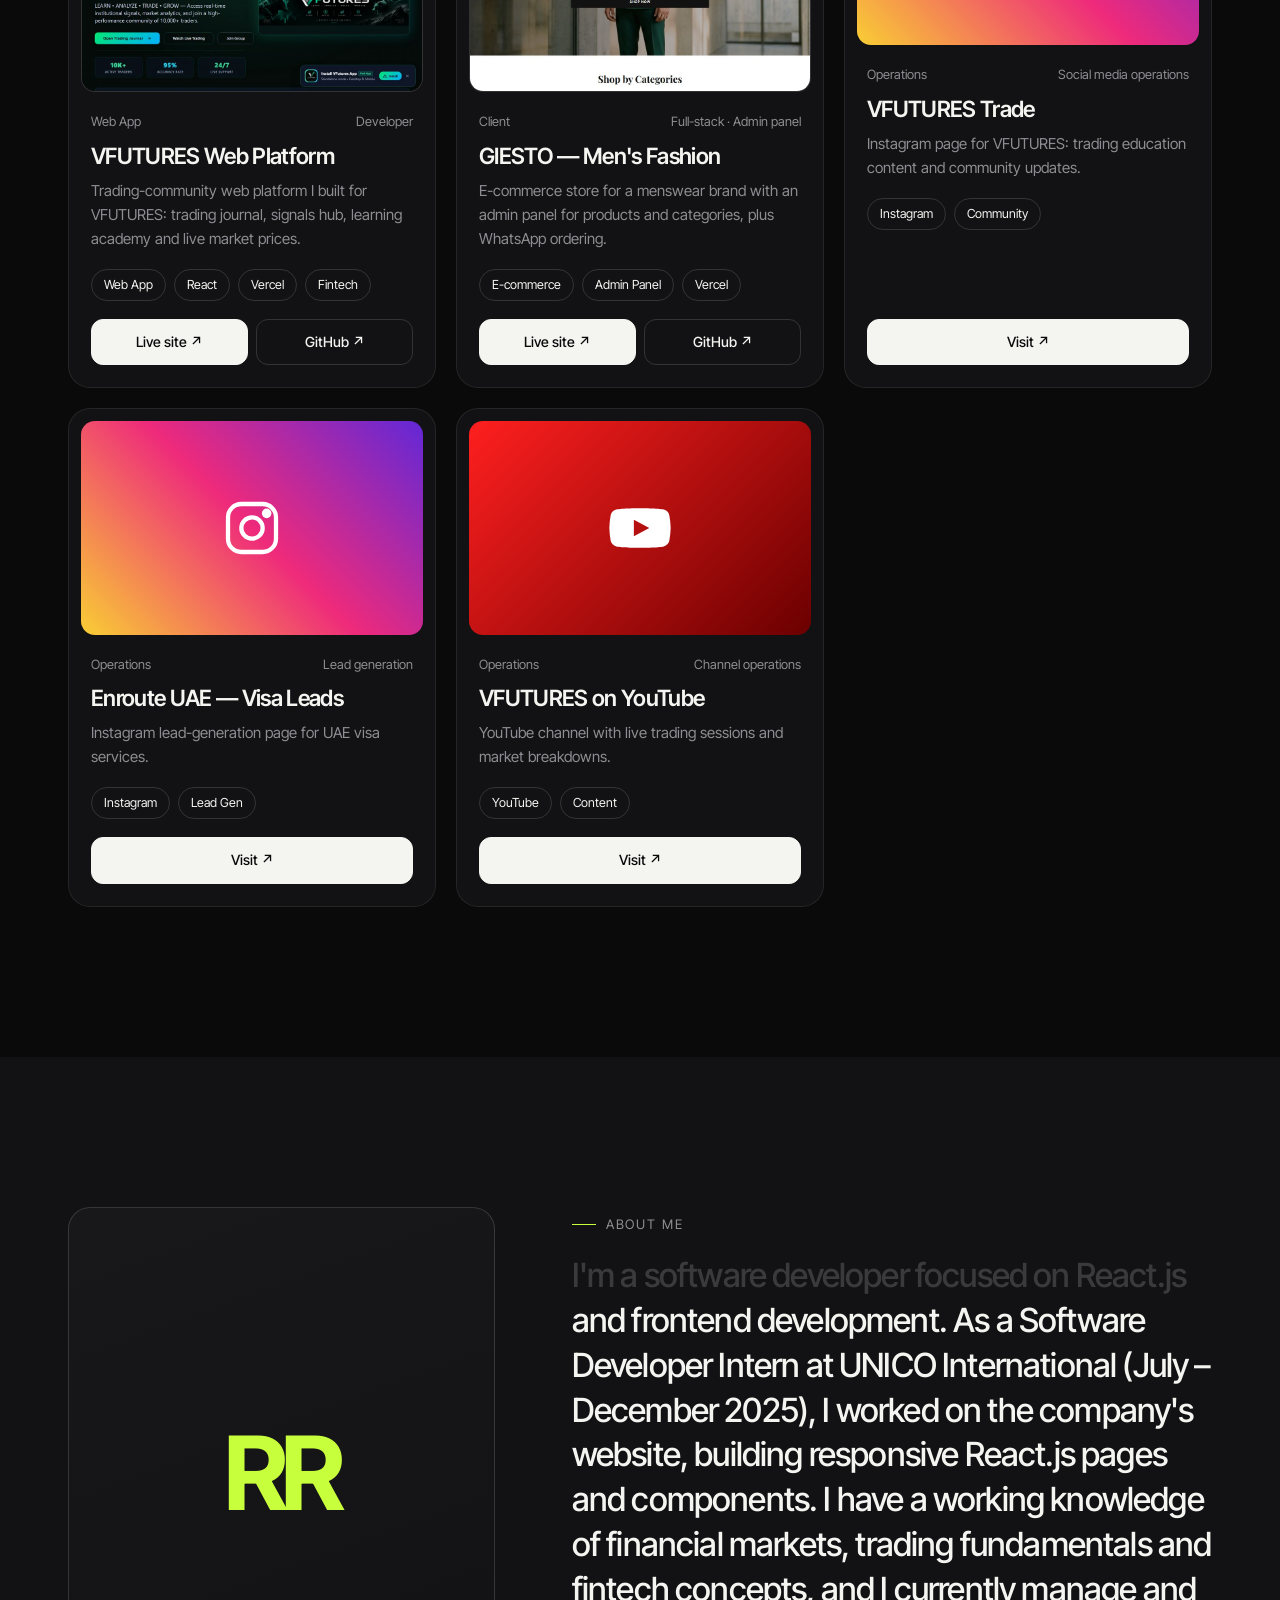
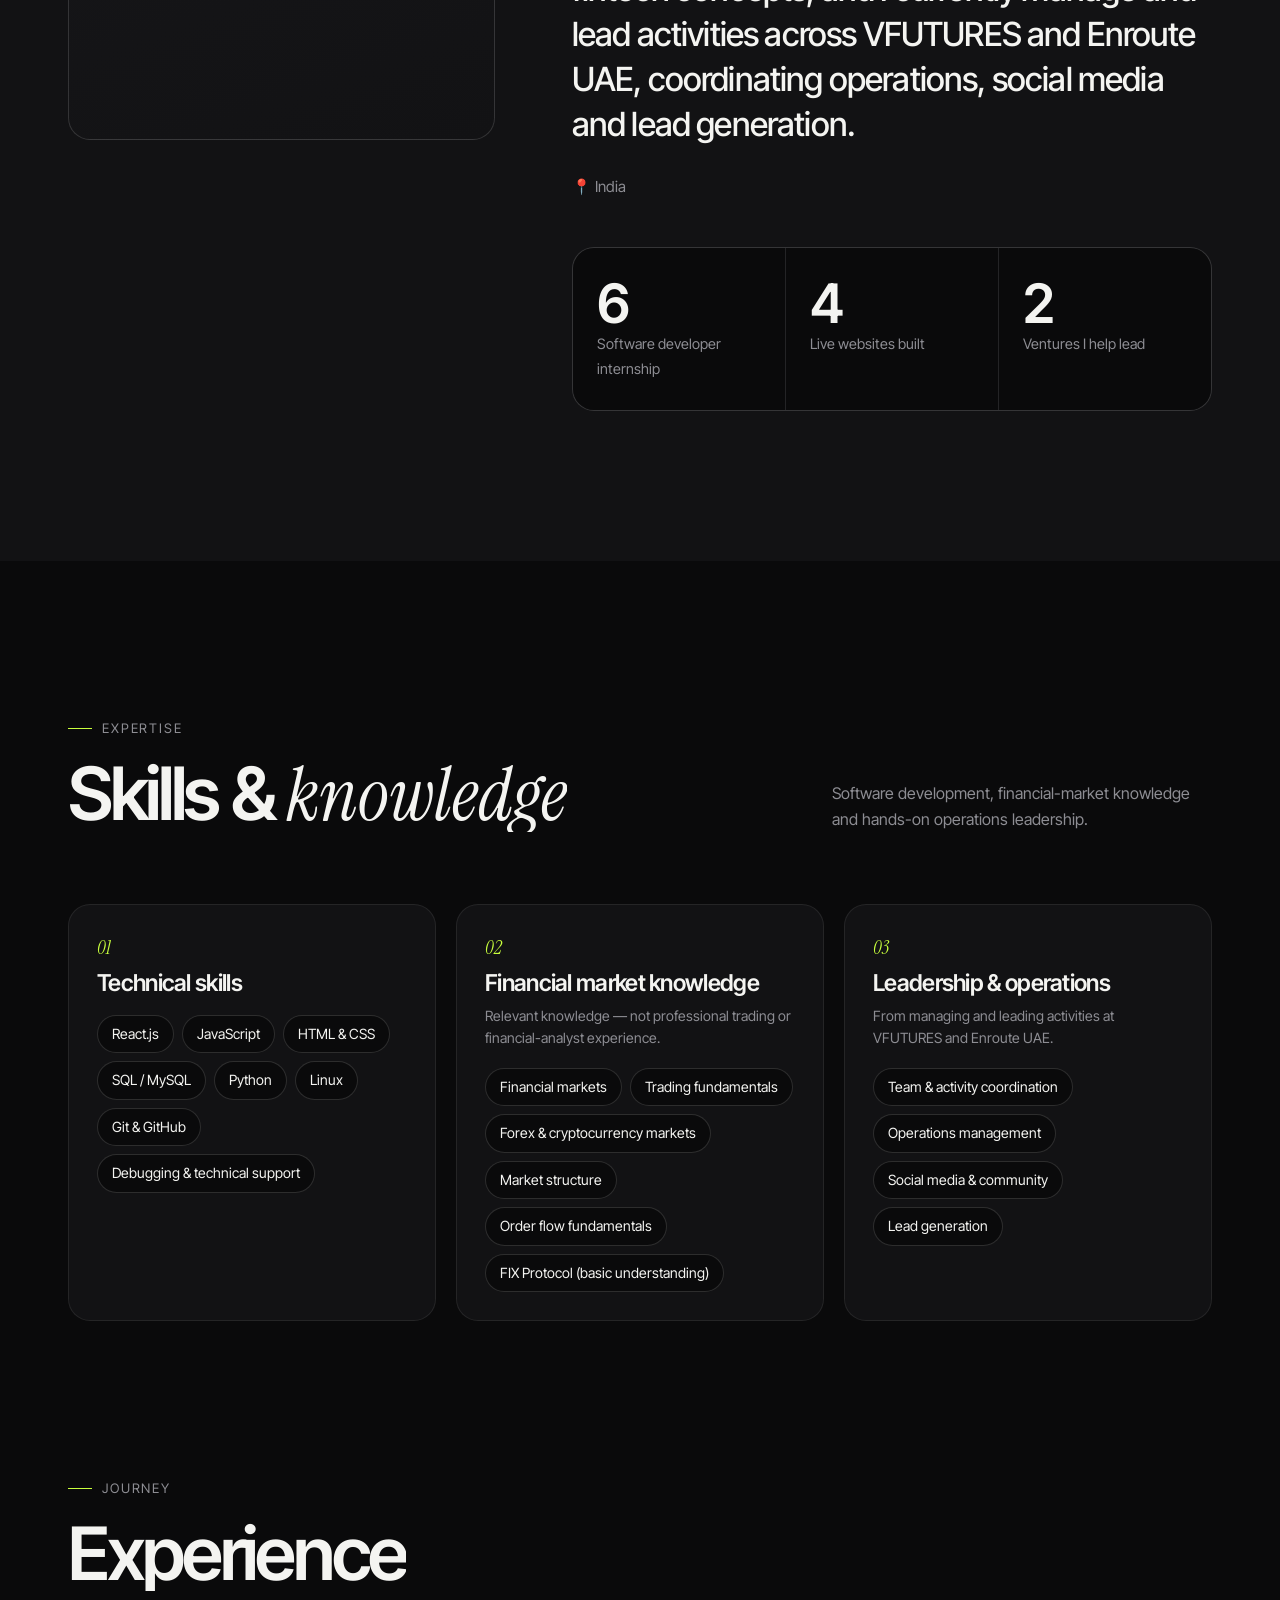
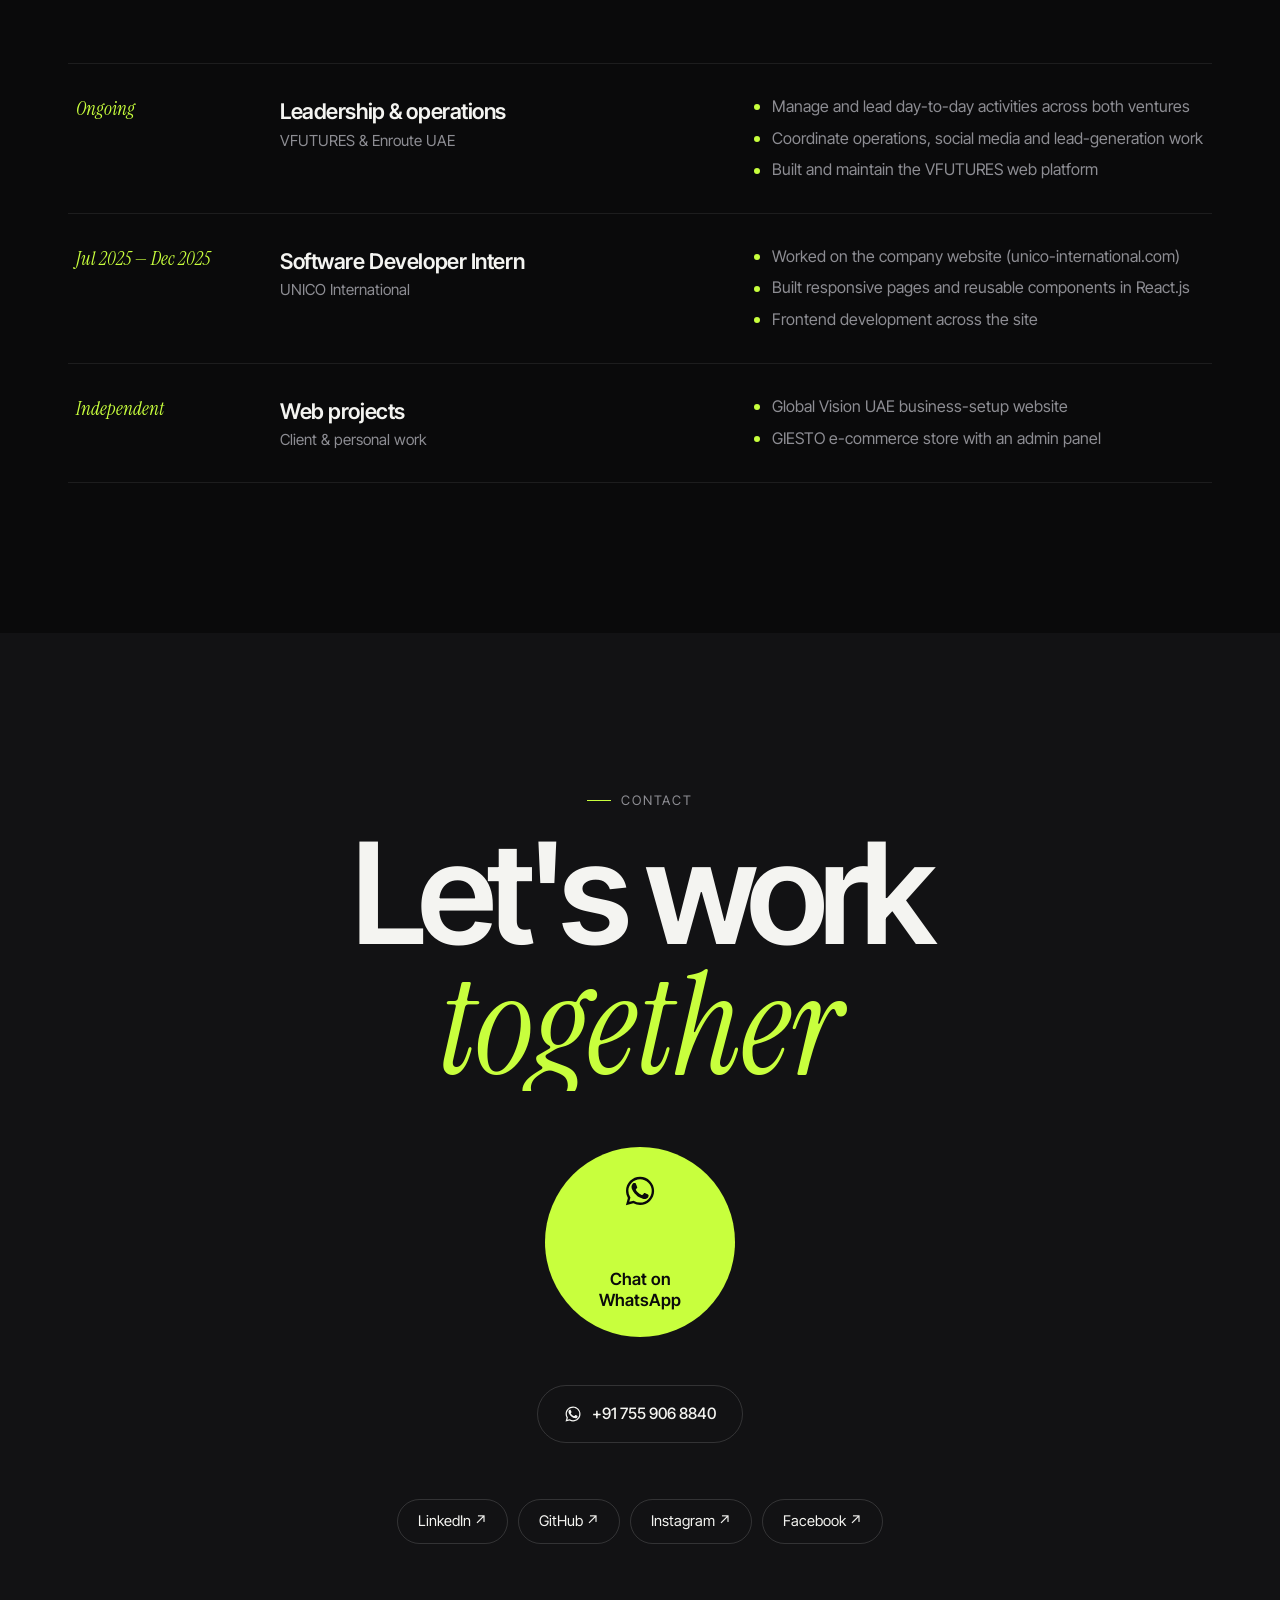
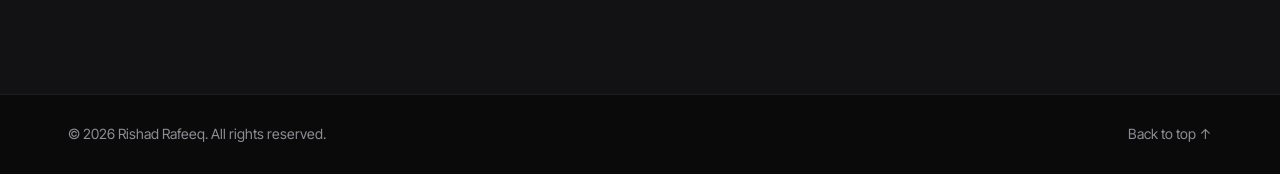
==== commit 4e834e28: "Accurate profile, grouped skills and WhatsApp contact - Correct experience: UNICO Software Developer" ====
--- a/index.html
+++ b/index.html
@@ -3,9 +3,9 @@
 <head>
   <meta charset="utf-8">
   <meta name="viewport" content="width=device-width, initial-scale=1">
-  <title>Rishad Rafeeq — Full-Stack Web Developer</title>
-  <meta name="description" content="Portfolio of Rishad Rafeeq: company websites, web apps and e-commerce projects.">
-  <meta property="og:title" content="Rishad Rafeeq — Full-Stack Web Developer">
+  <title>Rishad Rafeeq — Software Developer (React.js)</title>
+  <meta name="description" content="Portfolio of Rishad Rafeeq: software developer with React.js experience, financial-markets knowledge and operations leadership.">
+  <meta property="og:title" content="Rishad Rafeeq — Software Developer (React.js)">
   <meta property="og:type" content="website">
   <meta property="og:image" content="images/projects/unico.jpg">
   <meta name="theme-color" content="#0a0a0b">
@@ -13,7 +13,7 @@
   <link rel="preconnect" href="https://fonts.googleapis.com">
   <link rel="preconnect" href="https://fonts.gstatic.com" crossorigin>
   <link href="https://fonts.googleapis.com/css2?family=Inter+Tight:wght@400;500;600;700&family=Instrument+Serif:ital@0;1&display=swap" rel="stylesheet">
-  <link rel="stylesheet" href="css/style.css?v=2">
+  <link rel="stylesheet" href="css/style.css?v=4">
 </head>
 <body>
   <div id="loader"><span><i data-initial-1>R</i><i data-initial-2>R</i></span></div>
@@ -43,11 +43,11 @@
           <span class="badge" id="availBadge"><span class="dot"></span><span data-bind="availableText">Available for freelance projects</span></span>
           <h1 id="heroName"><span class="line"><span>Rishad</span></span><span class="line"><span class="serif accent">Rafeeq</span></span></h1>
           <div class="hero-sub">
-            <p><strong data-bind="headline"></strong><br>Currently working as a <span class="role" id="role"></span></p>
+            <p><strong data-bind="headline"></strong><br><span data-bind="rolesPrefix">Focused on</span> <span class="role" id="role"></span></p>
           </div>
           <div class="hero-actions">
             <a href="#work" class="btn btn-primary">View my work <span class="arrow">↗</span></a>
-            <a href="#contact" class="btn btn-ghost">Get in touch</a>
+            <a href="#contact" class="btn btn-ghost wa-link" id="heroWa">Get in touch</a>
           </div>
         </div>
         <div class="hero-photo" id="heroPhoto"></div>
@@ -104,9 +104,9 @@
         <div class="sec-head">
           <div>
             <div class="eyebrow">Expertise</div>
-            <h2 class="sec-title split"><span class="line"><span>What I <span class="serif">do</span></span></span></h2>
+            <h2 class="sec-title split"><span class="line"><span>Skills &amp; <span class="serif">knowledge</span></span></span></h2>
           </div>
-          <p class="reveal">The tools and skills I use to ship real projects.</p>
+          <p class="reveal">Software development, financial-market knowledge and hands-on operations leadership.</p>
         </div>
         <div class="skills" id="skillList"></div>
       </div>
@@ -158,6 +158,7 @@
   </footer>
 
   <div class="lightbox" id="lightbox"><img alt=""></div>
-  <script src="js/main.js?v=2"></script>
+  <a class="wa-float" id="waFloat" href="#" target="_blank" rel="noopener" aria-label="Chat on WhatsApp" hidden></a>
+  <script src="js/main.js?v=3"></script>
 </body>
 </html>
--- a/css/style.css
+++ b/css/style.css
@@ -265,6 +265,39 @@
 .skill-bar { height: 3px; background: var(--surface-2); border-radius: 3px; overflow: hidden; }
 .skill-bar i { display: block; height: 100%; width: 0; background: var(--accent); border-radius: 3px; transition: width 1.6s var(--ease); }
 
+/* skill groups */
+.skill-groups { display: grid; grid-template-columns: repeat(3, 1fr); gap: 20px; }
+.skill-group { position: relative; background: var(--surface); border: 1px solid var(--line); border-radius: var(--radius); padding: 28px; transition: border-color .3s, transform .5s var(--ease); }
+.skill-group:hover { border-color: var(--line-2); transform: translateY(-4px); }
+.sg-num { font-family: var(--serif); font-style: italic; color: var(--accent); font-size: 1.2rem; }
+.skill-group h3 { font-size: 1.45rem; letter-spacing: -.03em; font-weight: 600; margin: 6px 0 8px; line-height: 1.15; }
+.sg-note { color: var(--muted); font-size: .88rem; margin-bottom: 4px; }
+.skill-group ul { list-style: none; display: flex; flex-wrap: wrap; gap: 8px; margin-top: 18px; }
+.skill-group li { font-size: .88rem; padding: 7px 14px; border-radius: 999px; border: 1px solid var(--line-2); background: var(--bg); transition: border-color .3s, color .3s; }
+.skill-group li:hover { border-color: var(--accent); color: var(--accent); }
+
+/* bullet lists (experience) */
+.bullets { list-style: none; color: var(--muted); display: grid; gap: 6px; }
+.bullets li { position: relative; padding-left: 18px; }
+.bullets li::before { content: ""; position: absolute; left: 0; top: .65em; width: 6px; height: 6px; border-radius: 50%; background: var(--accent); }
+
+/* WhatsApp */
+.wa-ico { width: 1.15em; height: 1.15em; flex-shrink: 0; }
+.big-btn { display: flex; flex-direction: column; align-items: center; justify-content: center; gap: 8px; }
+.big-btn .wa-ico { width: 34px; height: 34px; display: block; }
+.big-btn span { display: block; }
+.wa-float {
+  position: fixed; right: 20px; bottom: 20px; z-index: 80; display: flex; align-items: center; gap: 10px;
+  padding: 12px 18px 12px 14px; border-radius: 999px; background: #25d366; color: #fff; font-weight: 600; font-size: .92rem;
+  box-shadow: 0 12px 30px -8px rgba(37, 211, 102, .55); transition: transform .4s var(--ease), box-shadow .3s;
+  animation: waIn .8s var(--ease) 1.6s both;
+}
+.wa-float:hover { transform: translateY(-3px); box-shadow: 0 16px 36px -8px rgba(37, 211, 102, .7); }
+.wa-float .wa-ico { width: 24px; height: 24px; }
+.wa-float[hidden] { display: none; }
+@keyframes waIn { from { opacity: 0; transform: translateY(20px) scale(.9); } }
+@media (max-width: 820px) { .wa-float { padding: 14px; } .wa-float span { display: none; } }
+
 /* ---------- experience ---------- */
 .exp { border-top: 1px solid var(--line); }
 .exp-row {
@@ -318,6 +351,10 @@
 .preview-banner { position: fixed; bottom: 16px; left: 50%; translate: -50% 0; z-index: 170; background: var(--accent); color: var(--accent-ink); padding: 10px 18px; border-radius: 999px; font-size: .88rem; font-weight: 600; box-shadow: 0 10px 30px rgba(0,0,0,.5); }
 
 /* ---------- responsive ---------- */
+@media (max-width: 1024px) and (min-width: 821px) {
+  .skill-groups { grid-template-columns: 1fr 1fr; }
+  .skill-group:last-child { grid-column: 1 / -1; }
+}
 @media (max-width: 1024px) {
   .case, .case:nth-child(even) { grid-template-columns: 1fr; }
   .case:nth-child(even) .case-media { order: 0; }
@@ -340,6 +377,7 @@
   .about-grid { grid-template-columns: 1fr; }
   .about-photo { position: relative; top: 0; max-width: 360px; }
   .skills { grid-template-columns: 1fr; }
+  .skill-groups { grid-template-columns: 1fr; }
   .scroll-cue { display: none; }
 }
 @media (max-width: 560px) {
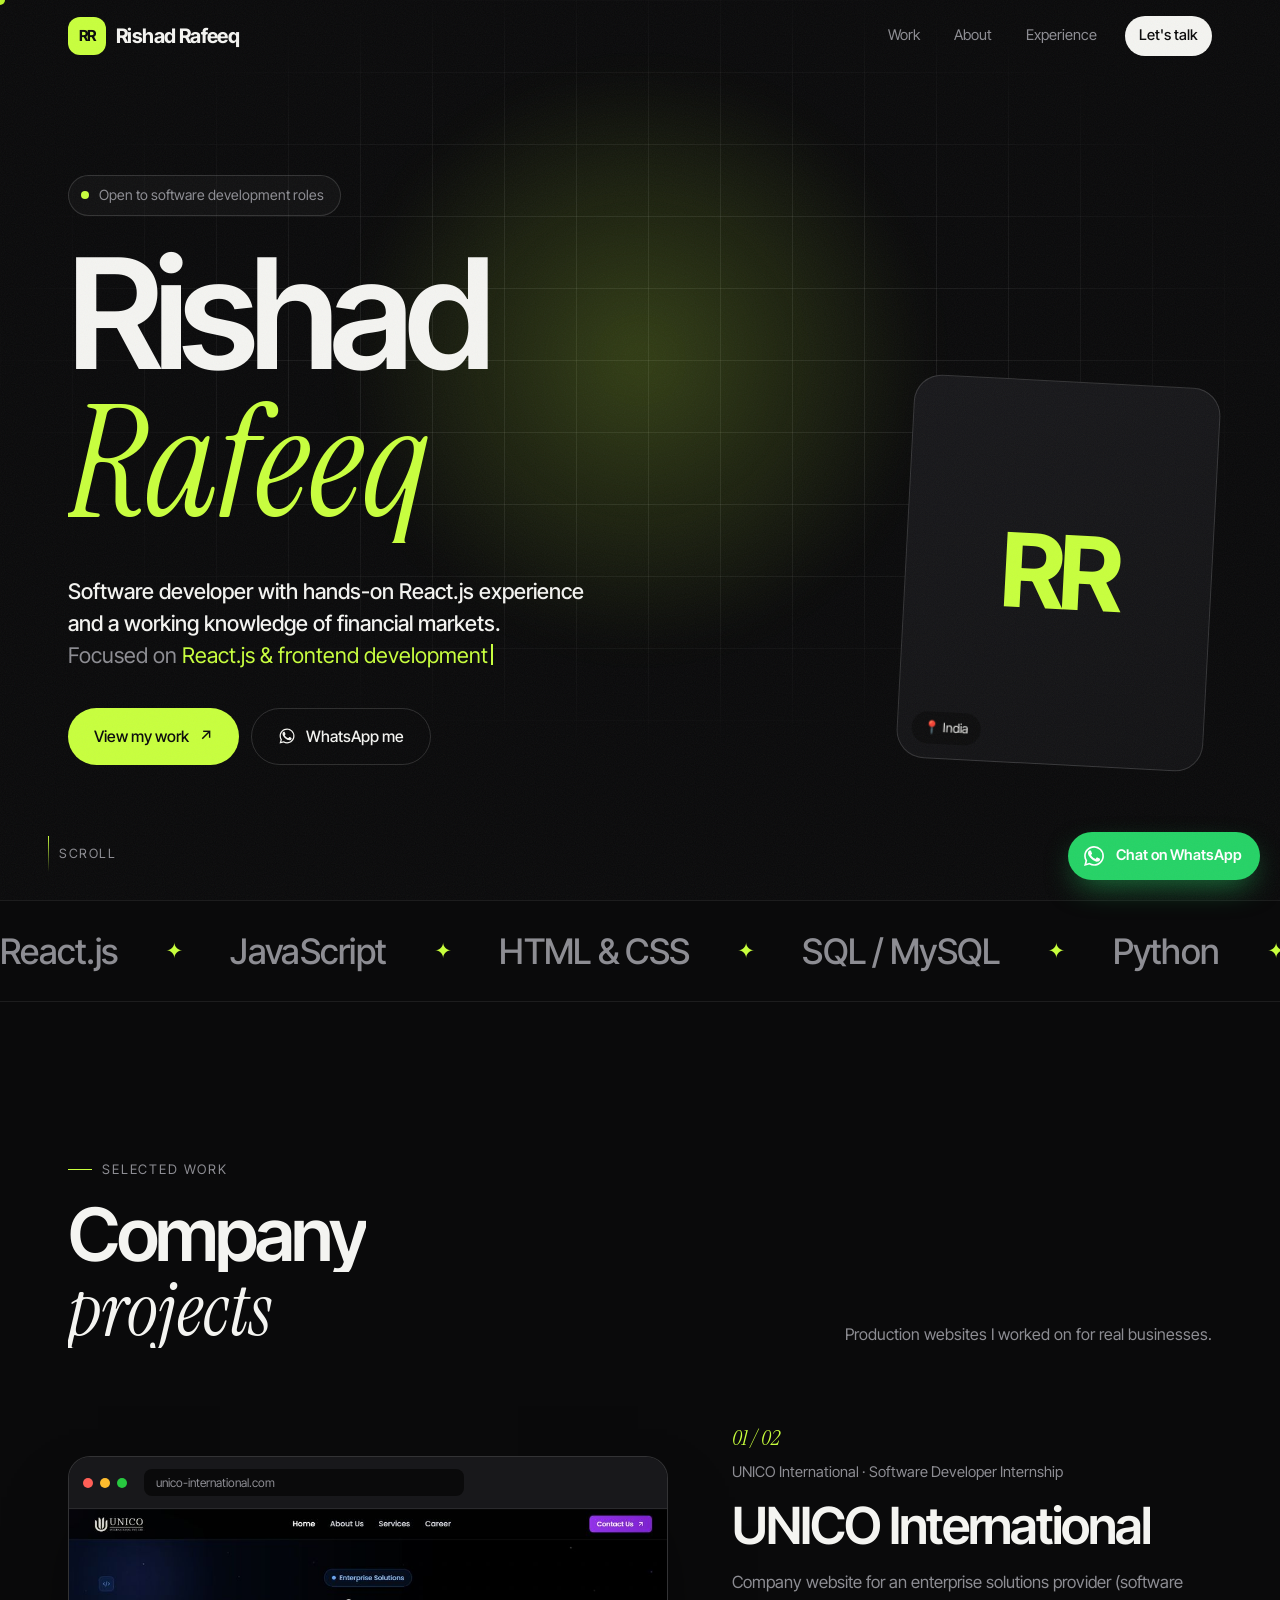
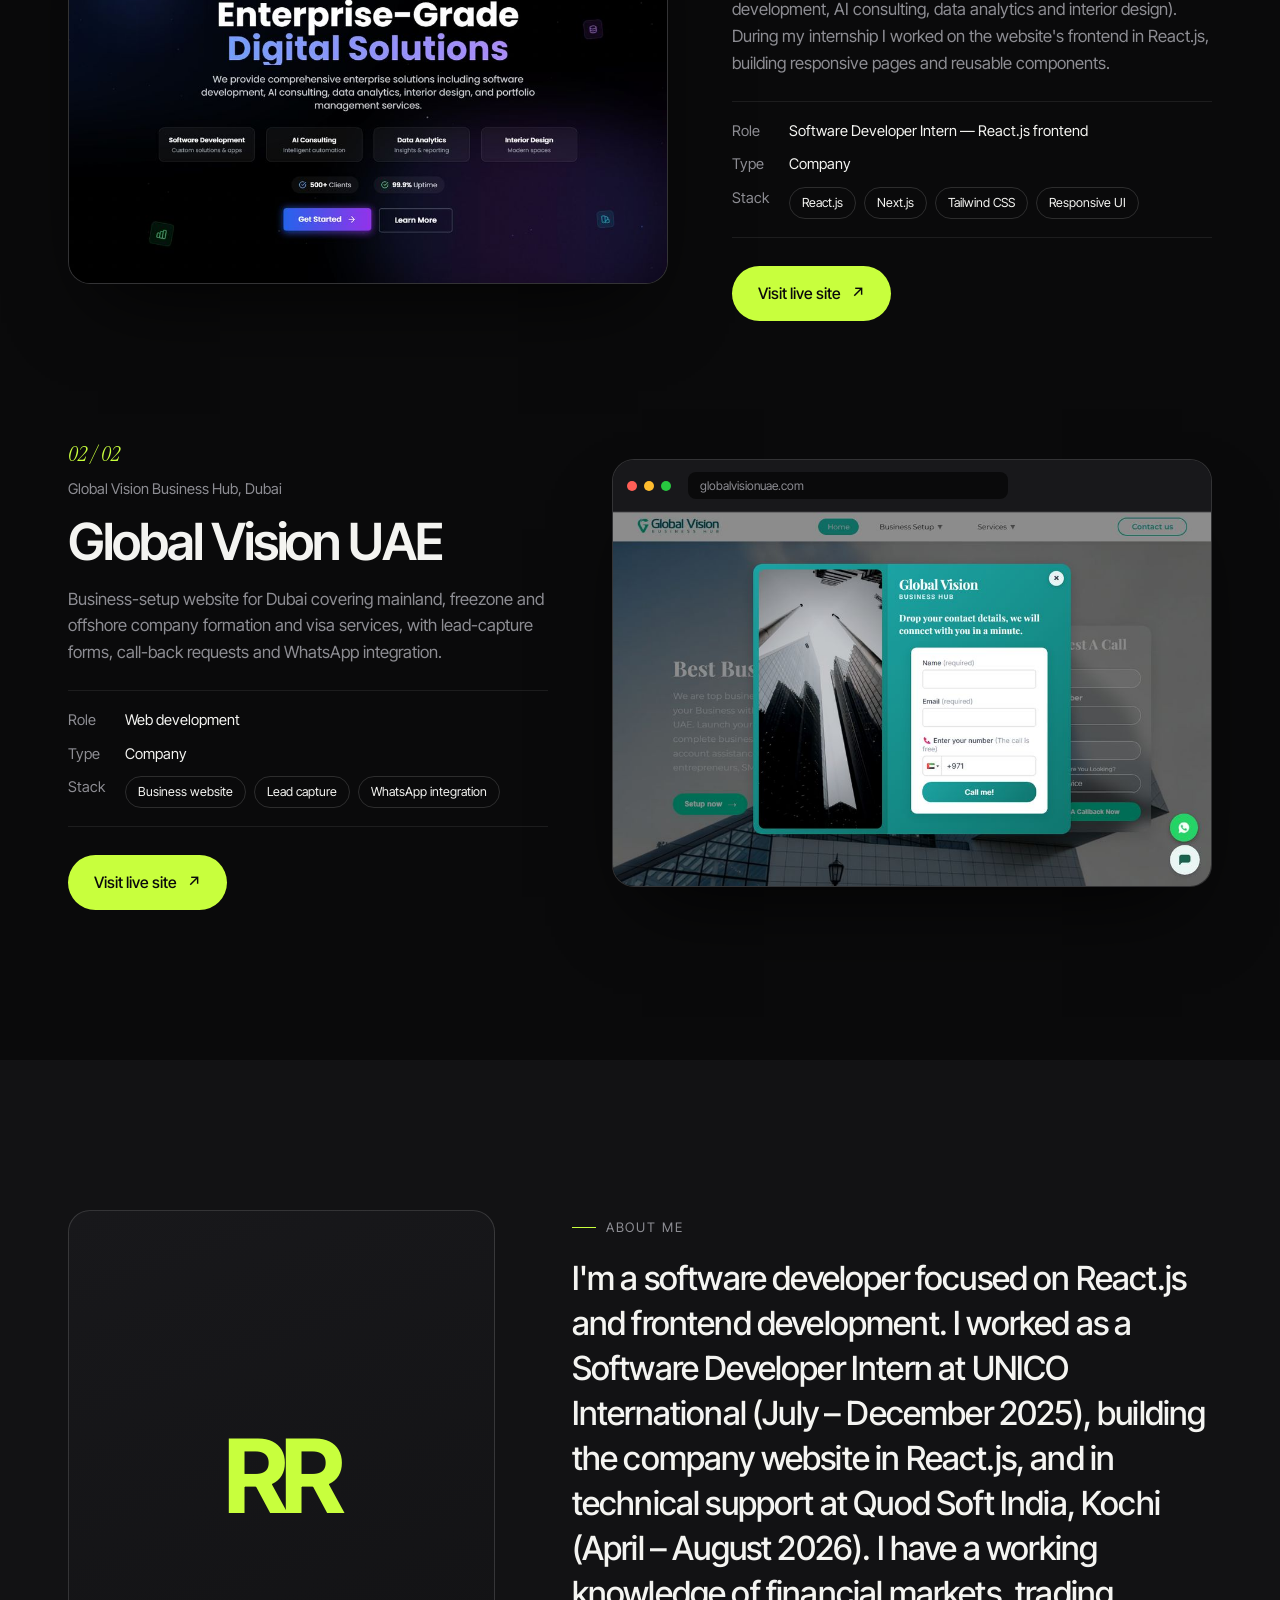
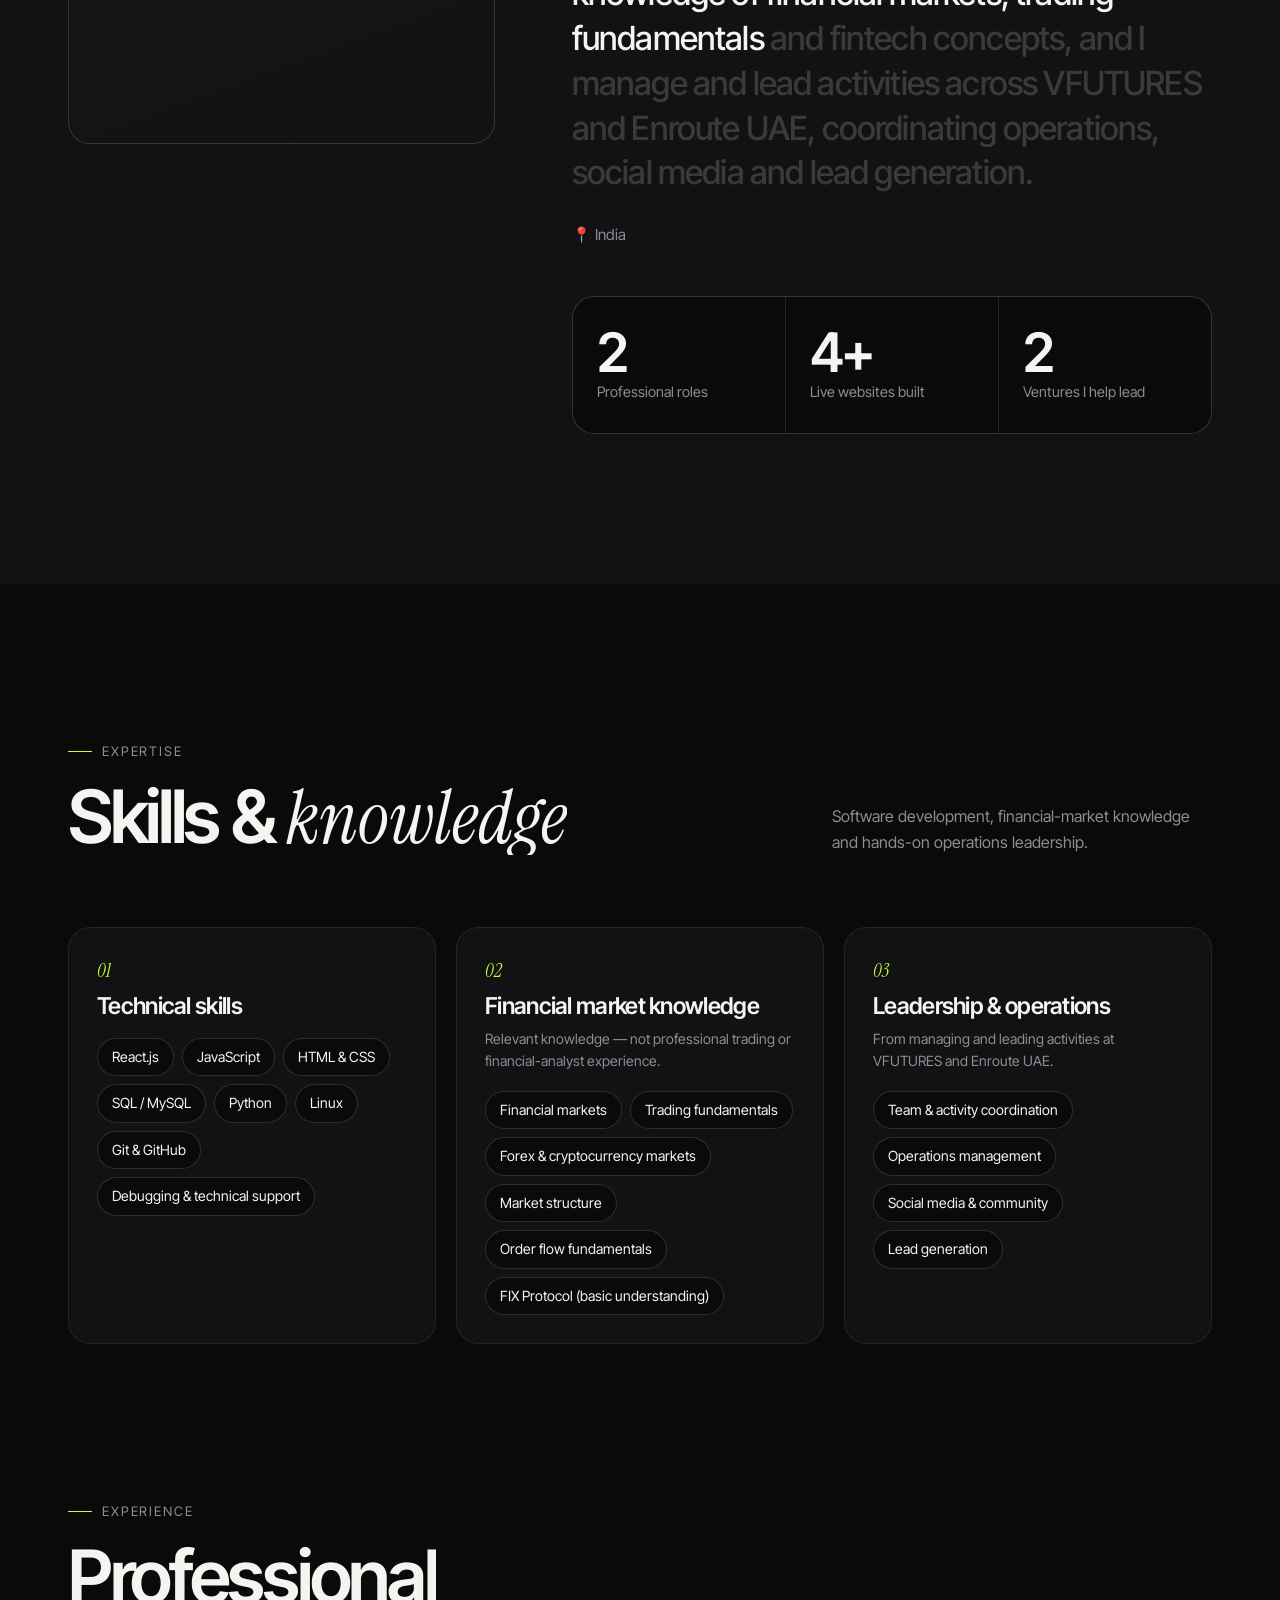
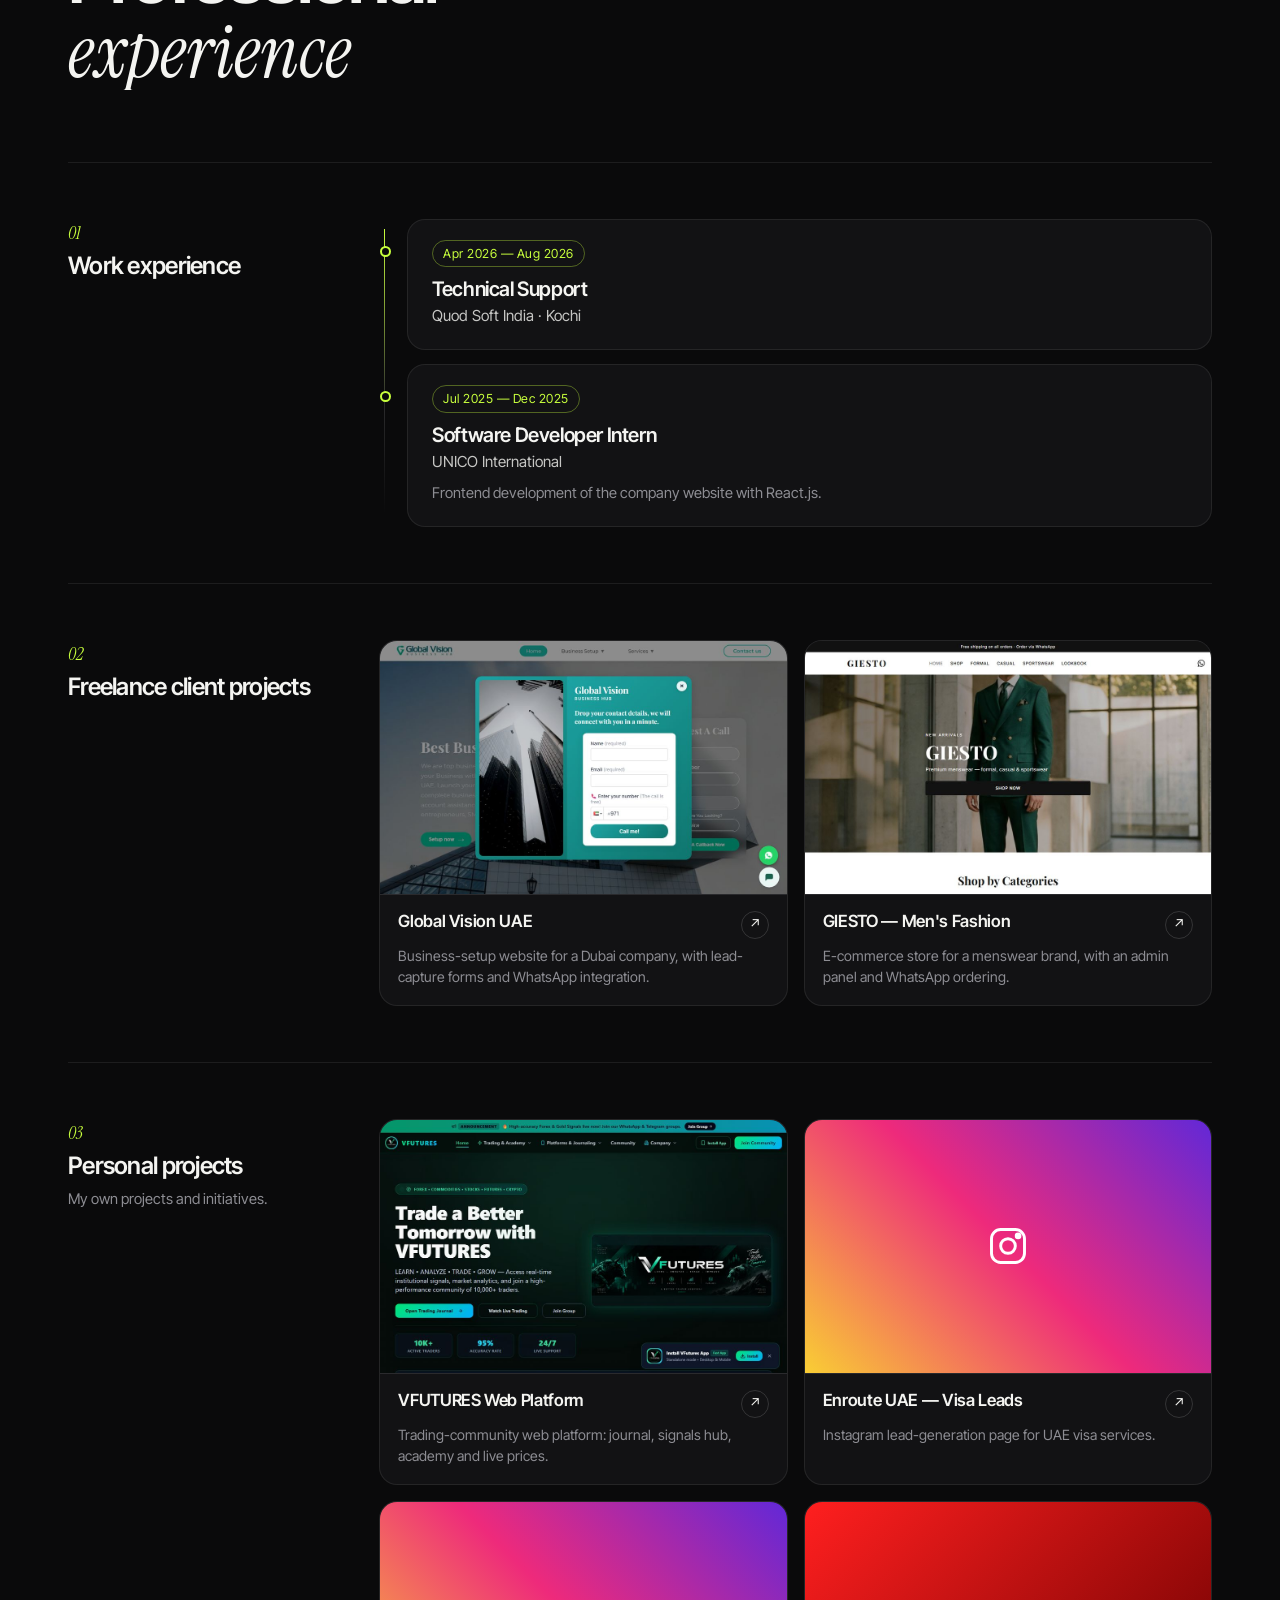
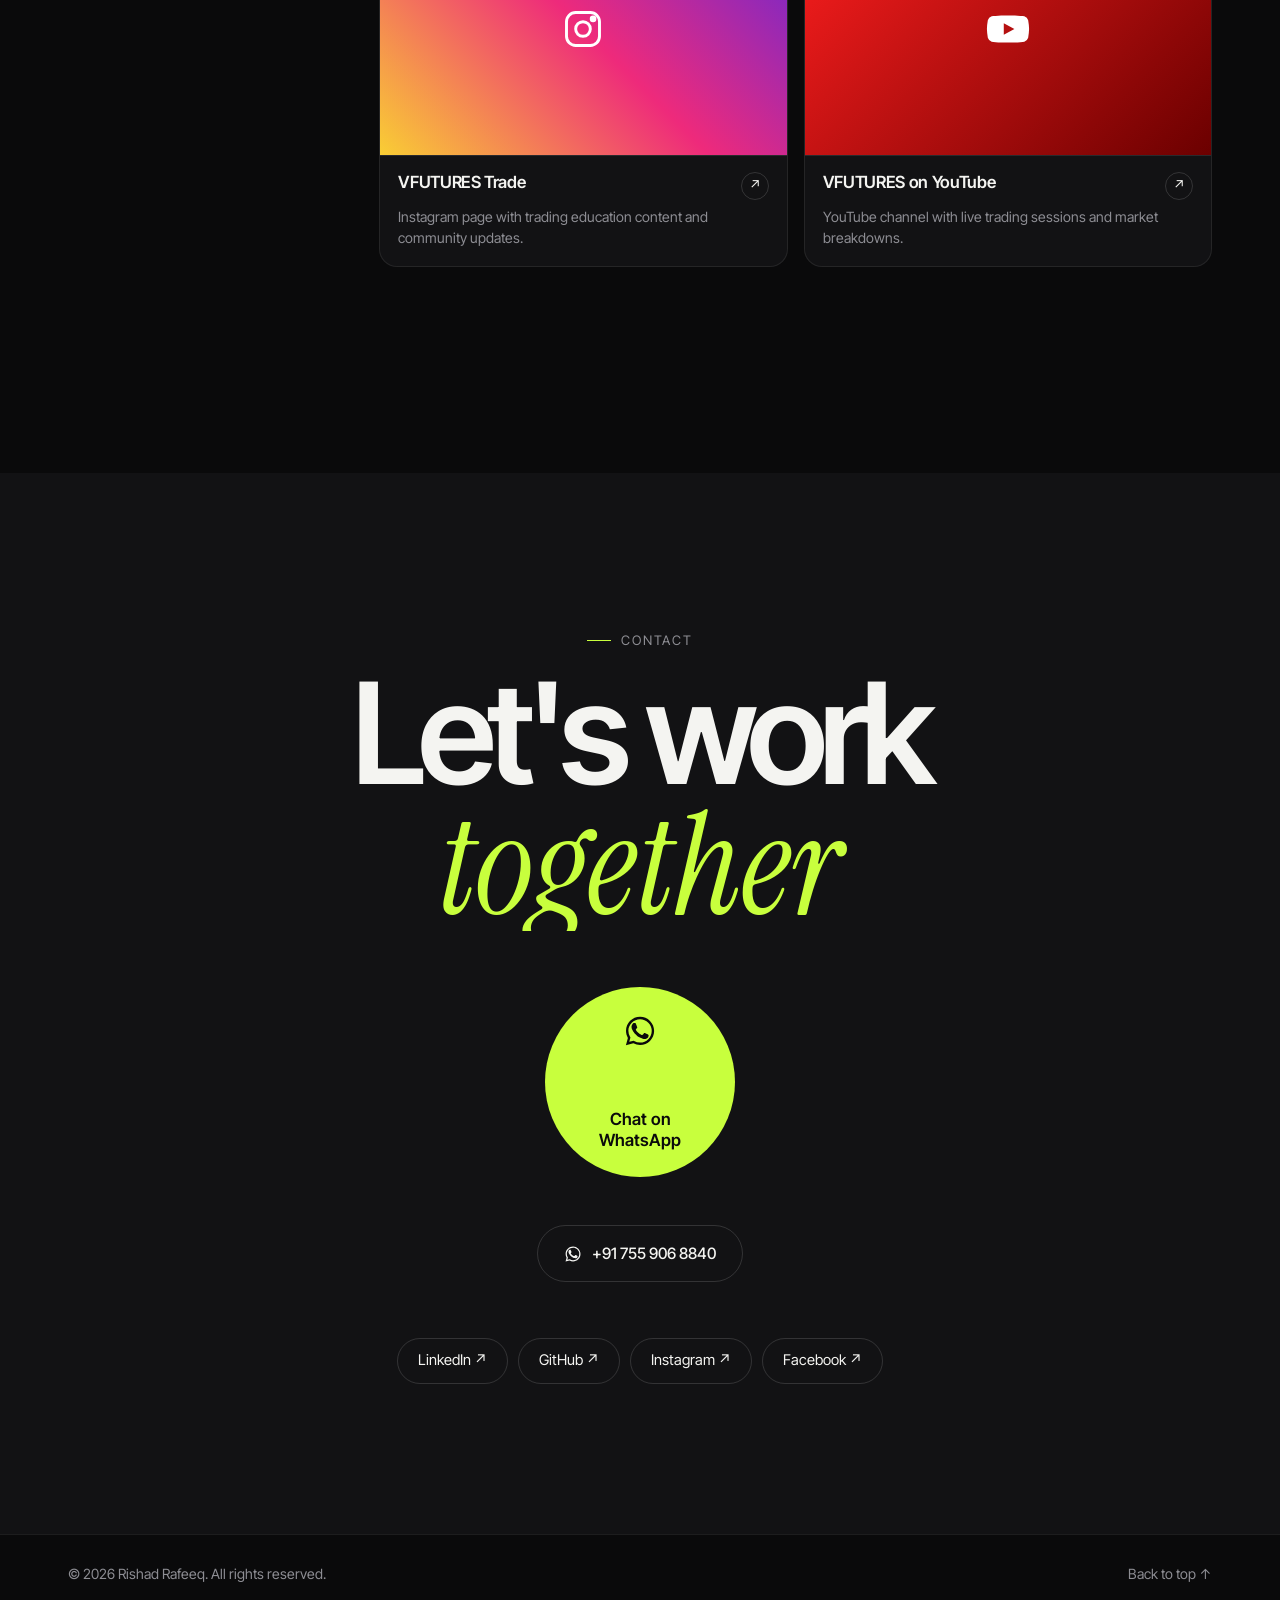
==== commit 03819ffd: "Simplify experience section into three categories - Work experience timeline: Quod Soft India (Techn" ====
--- a/index.html
+++ b/index.html
@@ -13,7 +13,7 @@
   <link rel="preconnect" href="https://fonts.googleapis.com">
   <link rel="preconnect" href="https://fonts.gstatic.com" crossorigin>
   <link href="https://fonts.googleapis.com/css2?family=Inter+Tight:wght@400;500;600;700&family=Instrument+Serif:ital@0;1&display=swap" rel="stylesheet">
-  <link rel="stylesheet" href="css/style.css?v=4">
+  <link rel="stylesheet" href="css/style.css?v=6">
 </head>
 <body>
   <div id="loader"><span><i data-initial-1>R</i><i data-initial-2>R</i></span></div>
@@ -26,7 +26,7 @@
       <button class="menu-btn" id="menuBtn" aria-label="Open menu"><span></span><span></span></button>
       <nav class="nav-links" id="navLinks">
         <a href="#work">Work</a>
-        <a href="#projects">Projects</a>
+        <a href="#projects" data-section="projects">Projects</a>
         <a href="#about">About</a>
         <a href="#experience" data-section="experience">Experience</a>
         <a href="#contact" class="cta">Let's talk</a>
@@ -65,7 +65,7 @@
             <div class="eyebrow">Selected work</div>
             <h2 class="sec-title split"><span class="line"><span>Company</span></span><span class="line"><span><span class="serif">projects</span></span></span></h2>
           </div>
-          <p class="reveal">Production websites I designed and developed end-to-end for real businesses.</p>
+          <p class="reveal">Production websites I worked on for real businesses.</p>
         </div>
         <div class="cases" id="cases"></div>
       </div>
@@ -117,11 +117,24 @@
       <div class="container">
         <div class="sec-head">
           <div>
-            <div class="eyebrow">Journey</div>
-            <h2 class="sec-title split"><span class="line"><span>Experience</span></span></h2>
+            <div class="eyebrow">Experience</div>
+            <h2 class="sec-title split"><span class="line"><span>Professional</span></span><span class="line"><span><span class="serif">experience</span></span></span></h2>
           </div>
         </div>
-        <div class="exp" id="expList"></div>
+        <div class="xp" id="xp">
+          <div class="xp-block" id="xpWork">
+            <div class="xp-label reveal"><span class="xp-num">01</span><h3>Work experience</h3></div>
+            <ol class="timeline" id="expList"></ol>
+          </div>
+          <div class="xp-block" id="xpFreelance">
+            <div class="xp-label reveal"><span class="xp-num">02</span><h3>Freelance client projects</h3></div>
+            <div class="mini-grid" id="freelanceList"></div>
+          </div>
+          <div class="xp-block" id="xpPersonal">
+            <div class="xp-label reveal"><span class="xp-num">03</span><h3>Personal projects</h3><p>My own projects and initiatives.</p></div>
+            <div class="mini-grid" id="personalList"></div>
+          </div>
+        </div>
       </div>
     </section>
 
@@ -159,6 +172,6 @@
 
   <div class="lightbox" id="lightbox"><img alt=""></div>
   <a class="wa-float" id="waFloat" href="#" target="_blank" rel="noopener" aria-label="Chat on WhatsApp" hidden></a>
-  <script src="js/main.js?v=3"></script>
+  <script src="js/main.js?v=5"></script>
 </body>
 </html>
--- a/css/style.css
+++ b/css/style.css
@@ -299,18 +299,40 @@
 @media (max-width: 820px) { .wa-float { padding: 14px; } .wa-float span { display: none; } }
 
 /* ---------- experience ---------- */
-.exp { border-top: 1px solid var(--line); }
-.exp-row {
-  display: grid; grid-template-columns: 180px 1fr 1fr; gap: 24px; padding: 30px 8px; border-bottom: 1px solid var(--line);
-  position: relative; transition: padding .5s var(--ease);
-}
-.exp-row::before { content: ""; position: absolute; inset: 0; background: var(--surface); transform: scaleY(0); transform-origin: bottom; transition: transform .5s var(--ease); z-index: -1; border-radius: 12px; }
-.exp-row:hover { padding-inline: 24px; }
-.exp-row:hover::before { transform: none; }
-.exp-row .period { color: var(--accent); font-family: var(--serif); font-style: italic; font-size: 1.2rem; }
-.exp-row h4 { font-size: 1.35rem; font-weight: 600; letter-spacing: -.02em; }
-.exp-row h4 small { display: block; font-size: .95rem; color: var(--muted); font-weight: 400; letter-spacing: 0; }
-.exp-row p { color: var(--muted); }
+.xp { display: flex; flex-direction: column; }
+.xp-block { display: grid; grid-template-columns: 260px 1fr; gap: clamp(24px, 4vw, 56px); padding: clamp(36px, 5vw, 56px) 0; border-top: 1px solid var(--line); }
+.xp-label { position: sticky; top: 100px; align-self: start; }
+.xp-num { font-family: var(--serif); font-style: italic; color: var(--accent); font-size: 1.15rem; }
+.xp-label h3 { font-size: 1.5rem; font-weight: 600; letter-spacing: -.03em; line-height: 1.15; margin-top: 4px; }
+.xp-label p { color: var(--muted); font-size: .92rem; margin-top: 8px; }
+
+/* work timeline */
+.timeline { list-style: none; position: relative; padding-left: 28px; display: grid; gap: 14px; }
+.timeline::before { content: ""; position: absolute; left: 5px; top: 10px; bottom: 10px; width: 1px; background: linear-gradient(var(--accent), var(--line-2) 60%, transparent); }
+.tl-item { position: relative; padding: 20px 24px; border: 1px solid var(--line); border-radius: 18px; background: var(--surface); transition: border-color .3s, transform .5s var(--ease); }
+.tl-item::before { content: ""; position: absolute; left: -28px; top: 26px; width: 11px; height: 11px; border-radius: 50%; background: var(--bg); border: 2px solid var(--accent); }
+.tl-item:hover { border-color: var(--line-2); transform: translateX(4px); }
+.tl-period { display: inline-block; font-size: .78rem; letter-spacing: .04em; color: var(--accent); border: 1px solid color-mix(in srgb, var(--accent) 35%, transparent); padding: 3px 10px; border-radius: 999px; margin-bottom: 10px; }
+.tl-item h4 { font-size: 1.25rem; font-weight: 600; letter-spacing: -.02em; line-height: 1.25; }
+.tl-org { color: var(--text); opacity: .8; font-size: .95rem; margin-top: 2px; }
+.tl-desc { color: var(--muted); font-size: .92rem; margin-top: 8px; }
+
+/* project mini cards */
+.mini-grid { display: grid; grid-template-columns: repeat(2, minmax(0, 1fr)); gap: 16px; }
+.mini { display: flex; flex-direction: column; border: 1px solid var(--line); border-radius: 18px; background: var(--surface); overflow: hidden; transition: border-color .3s, transform .5s var(--ease); }
+.mini:hover { border-color: var(--line-2); transform: translateY(-5px); }
+.mini-img { aspect-ratio: 16 / 10; overflow: hidden; border-bottom: 1px solid var(--line); background: var(--surface-2); }
+.mini-img img { width: 100%; height: 100%; object-fit: cover; object-position: top; transition: transform 1s var(--ease); }
+.mini:hover .mini-img img { transform: scale(1.05); }
+.mini-img .card-art { border-radius: 0; height: 100%; aspect-ratio: auto; }
+.mini-img .card-art svg { width: 44px; height: 44px; }
+.mini:hover .card-art svg { transform: scale(1.12) rotate(-6deg); }
+.mini-body { padding: 16px 18px 18px; }
+.mini-top { display: flex; justify-content: space-between; align-items: flex-start; gap: 10px; }
+.mini h4 { font-size: 1.05rem; font-weight: 600; letter-spacing: -.02em; line-height: 1.3; }
+.mini-arrow { width: 28px; height: 28px; flex-shrink: 0; border-radius: 50%; display: grid; place-items: center; font-size: .85rem; border: 1px solid var(--line-2); transition: background .3s, color .3s, border-color .3s, transform .4s var(--ease); }
+.mini:hover .mini-arrow { background: var(--accent); color: var(--accent-ink); border-color: var(--accent); transform: rotate(45deg); }
+.mini p { color: var(--muted); font-size: .88rem; margin-top: 6px; line-height: 1.5; }
 
 /* ---------- gallery ---------- */
 .gallery { columns: 3 260px; column-gap: 16px; }
@@ -358,8 +380,10 @@
 @media (max-width: 1024px) {
   .case, .case:nth-child(even) { grid-template-columns: 1fr; }
   .case:nth-child(even) .case-media { order: 0; }
-  .exp-row { grid-template-columns: 140px 1fr; }
-  .exp-row p { grid-column: 2; }
+  .xp-block { grid-template-columns: 1fr; gap: 20px; }
+  .xp-label { position: static; display: flex; align-items: baseline; gap: 12px; flex-wrap: wrap; }
+  .xp-label h3 { margin: 0; }
+  .xp-label p { margin: 0; flex-basis: 100%; }
 }
 @media (max-width: 820px) {
   .menu-btn { display: block; position: relative; z-index: 2; }
@@ -383,8 +407,9 @@
 @media (max-width: 560px) {
   .stats { grid-template-columns: 1fr; }
   .stat { padding: 22px 20px; display: flex; align-items: baseline; justify-content: space-between; gap: 12px; }
-  .exp-row { grid-template-columns: 1fr; gap: 6px; }
-  .exp-row p { grid-column: auto; }
+  .tl-item { padding: 16px 18px; }
+  .tl-item::before { top: 22px; }
+  .mini-grid { grid-template-columns: 1fr; }
   .meta-row { grid-template-columns: 1fr; gap: 2px; }
   .meta-row dd { margin-bottom: 10px; }
   .filters { border-radius: 18px; }
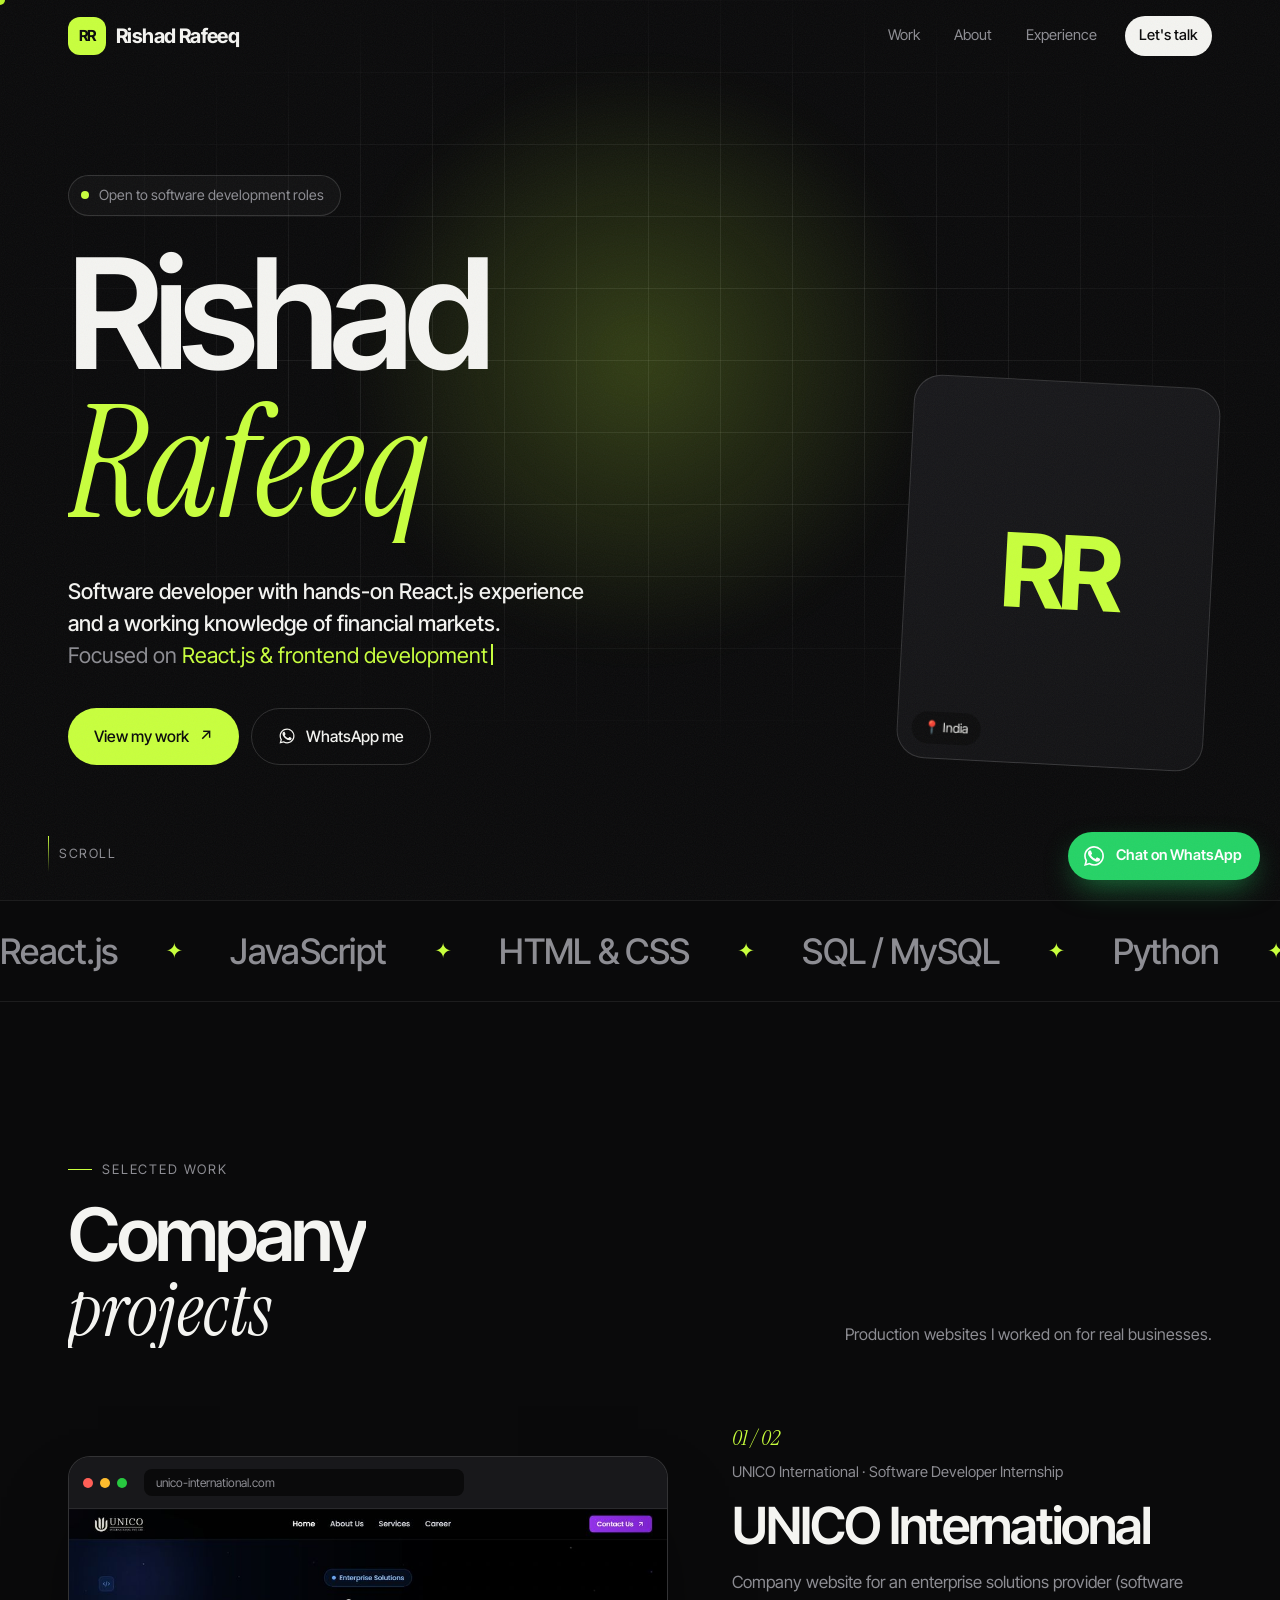
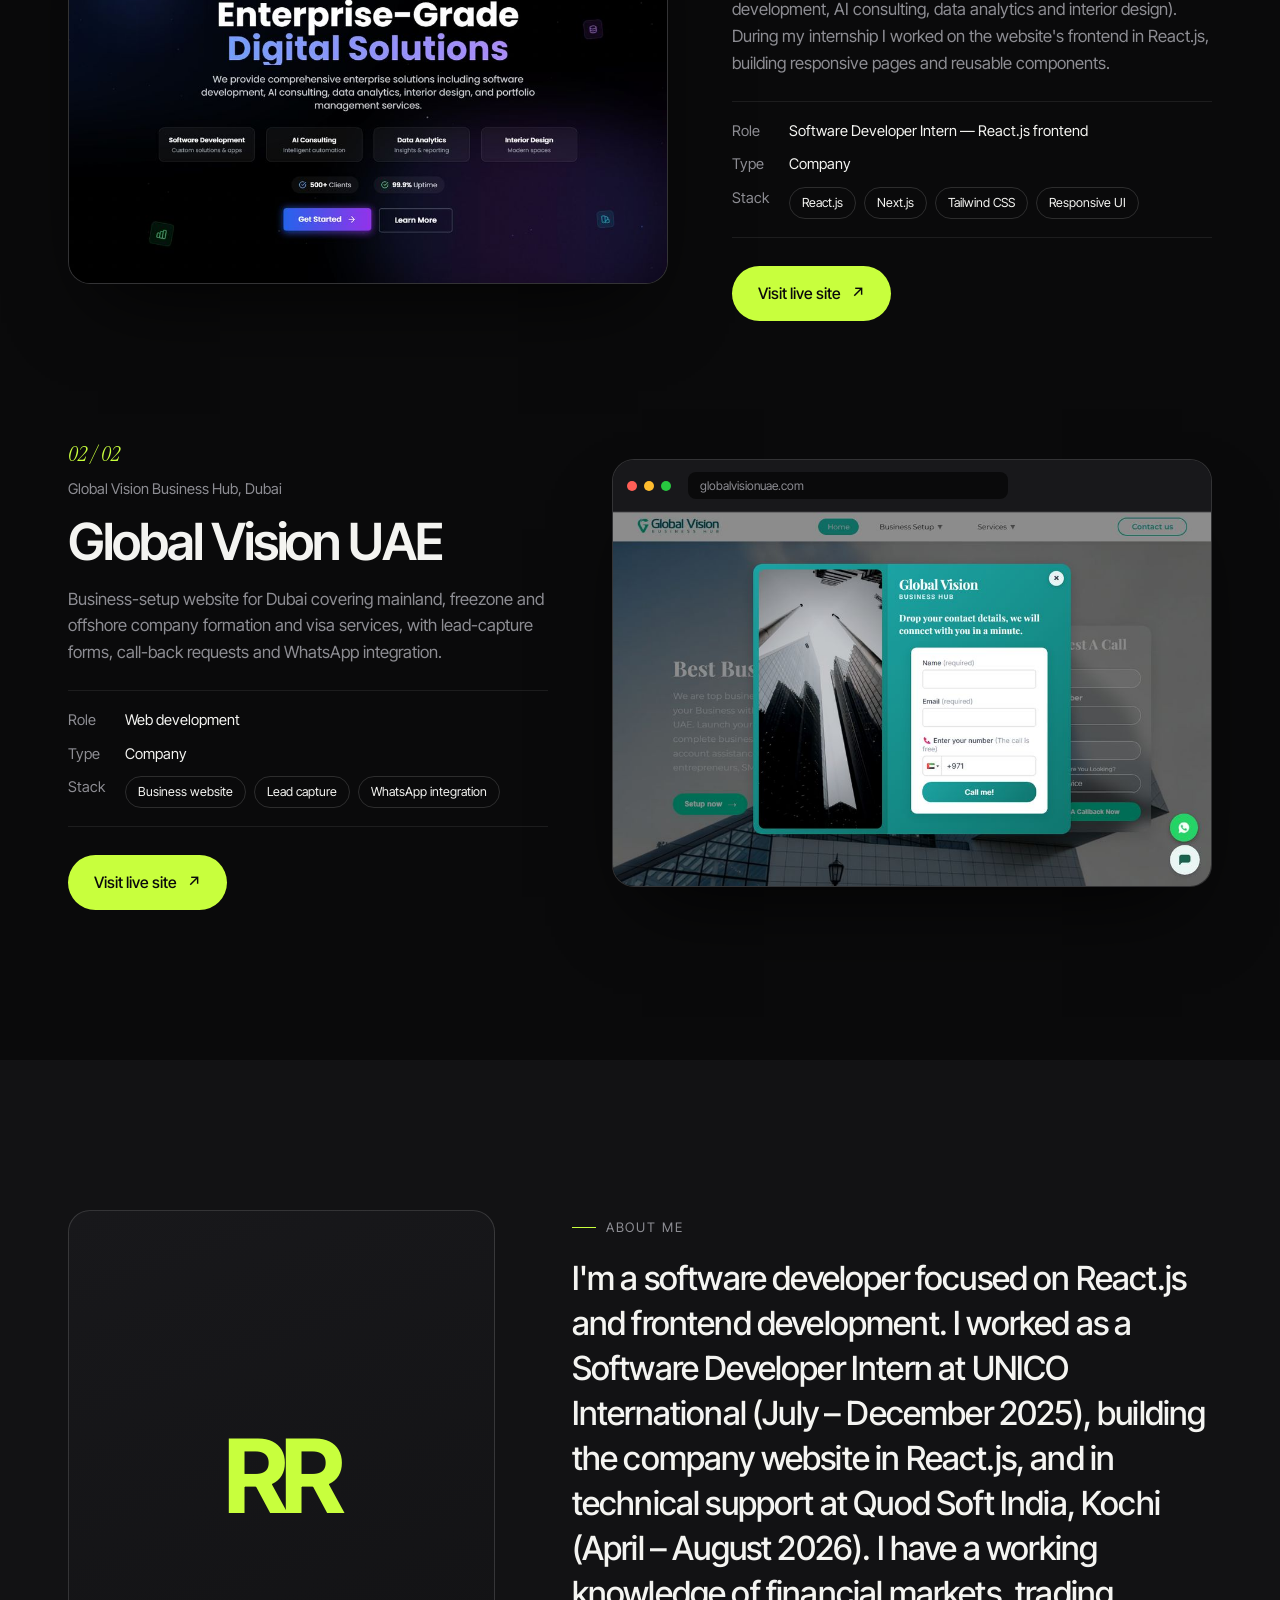
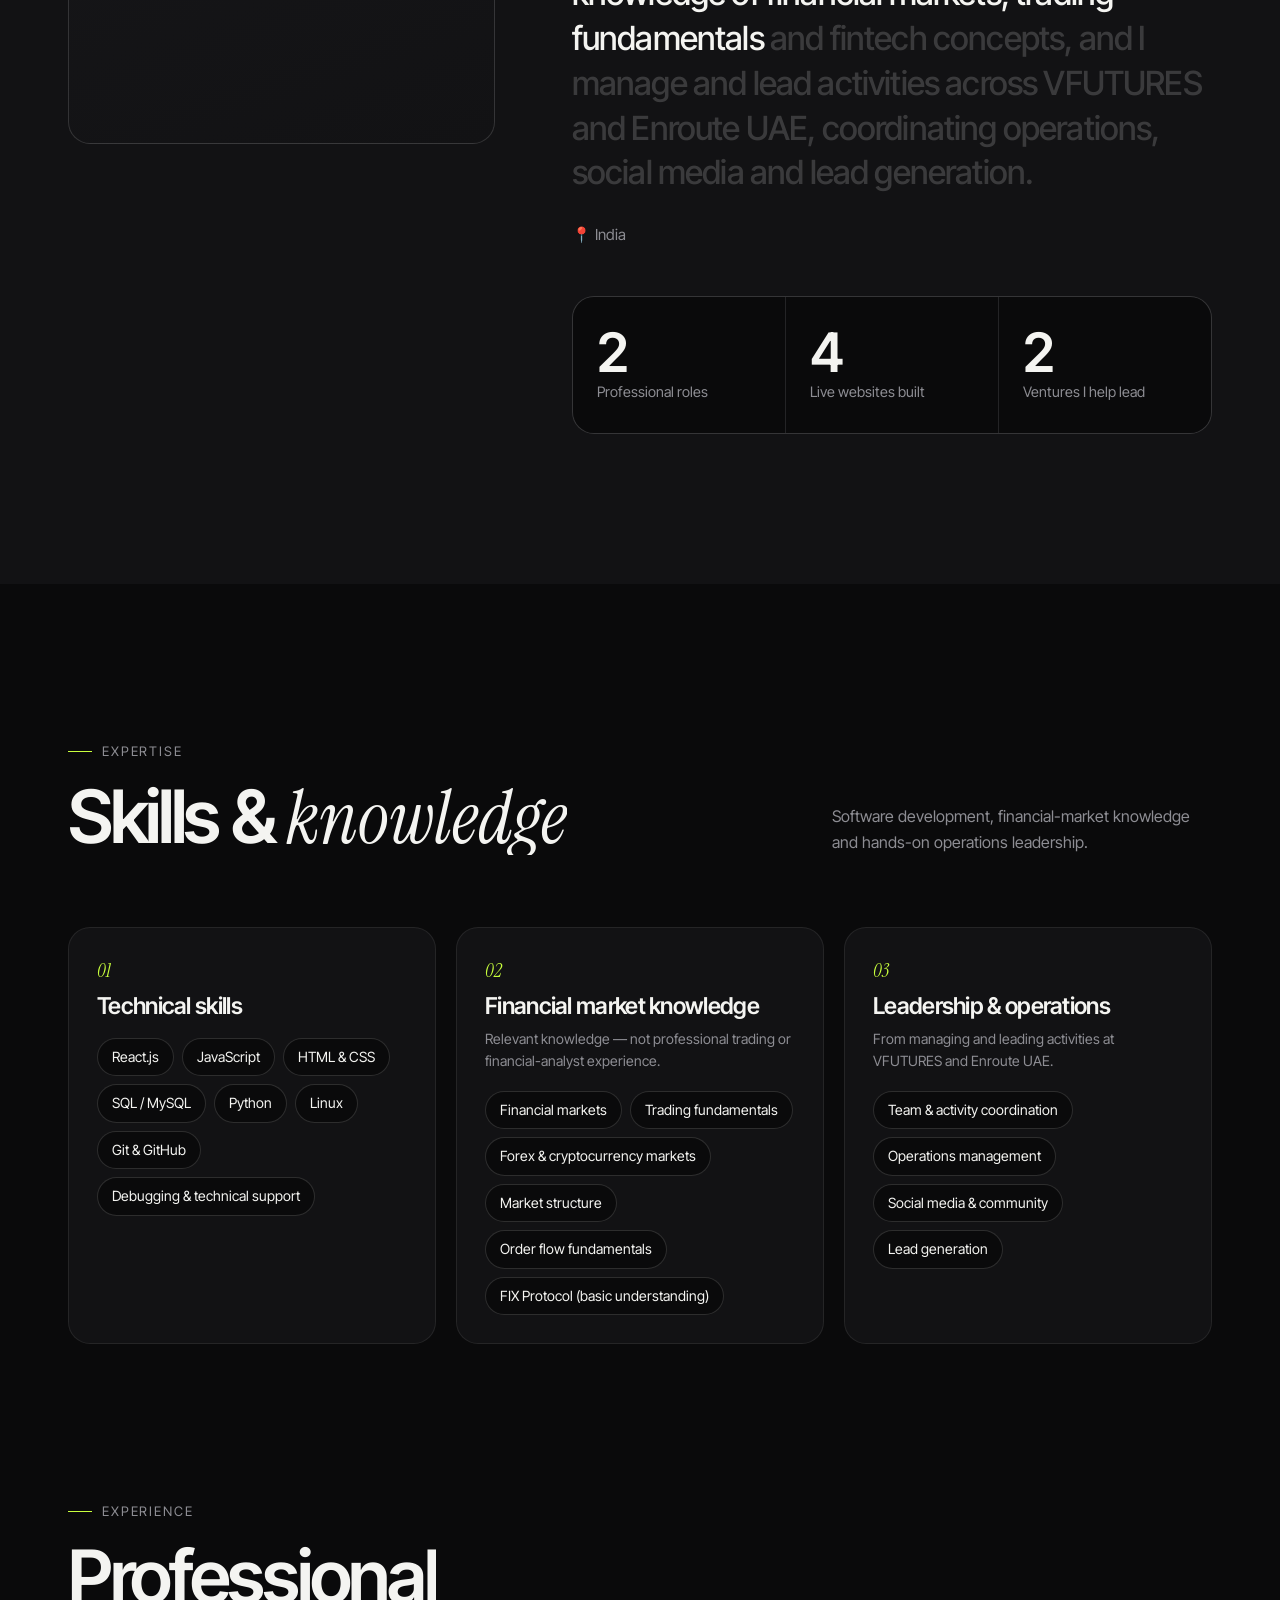
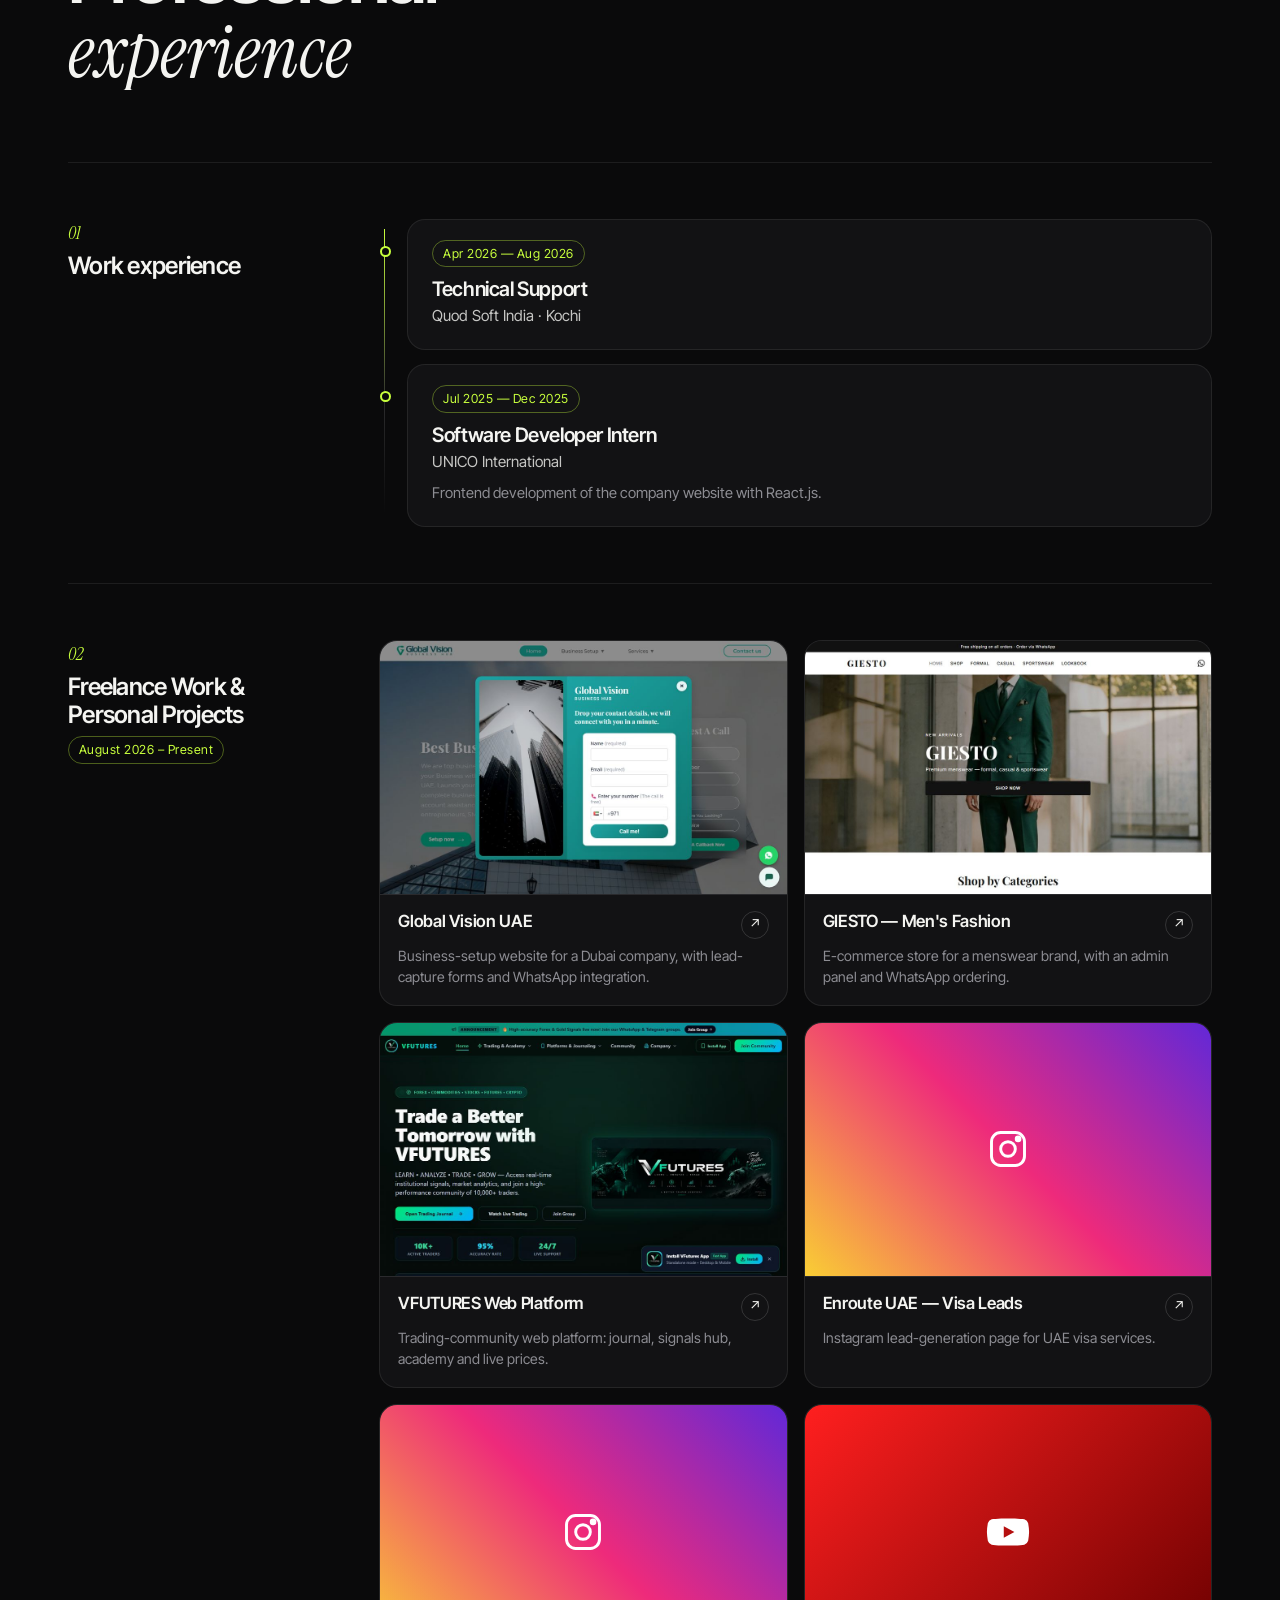
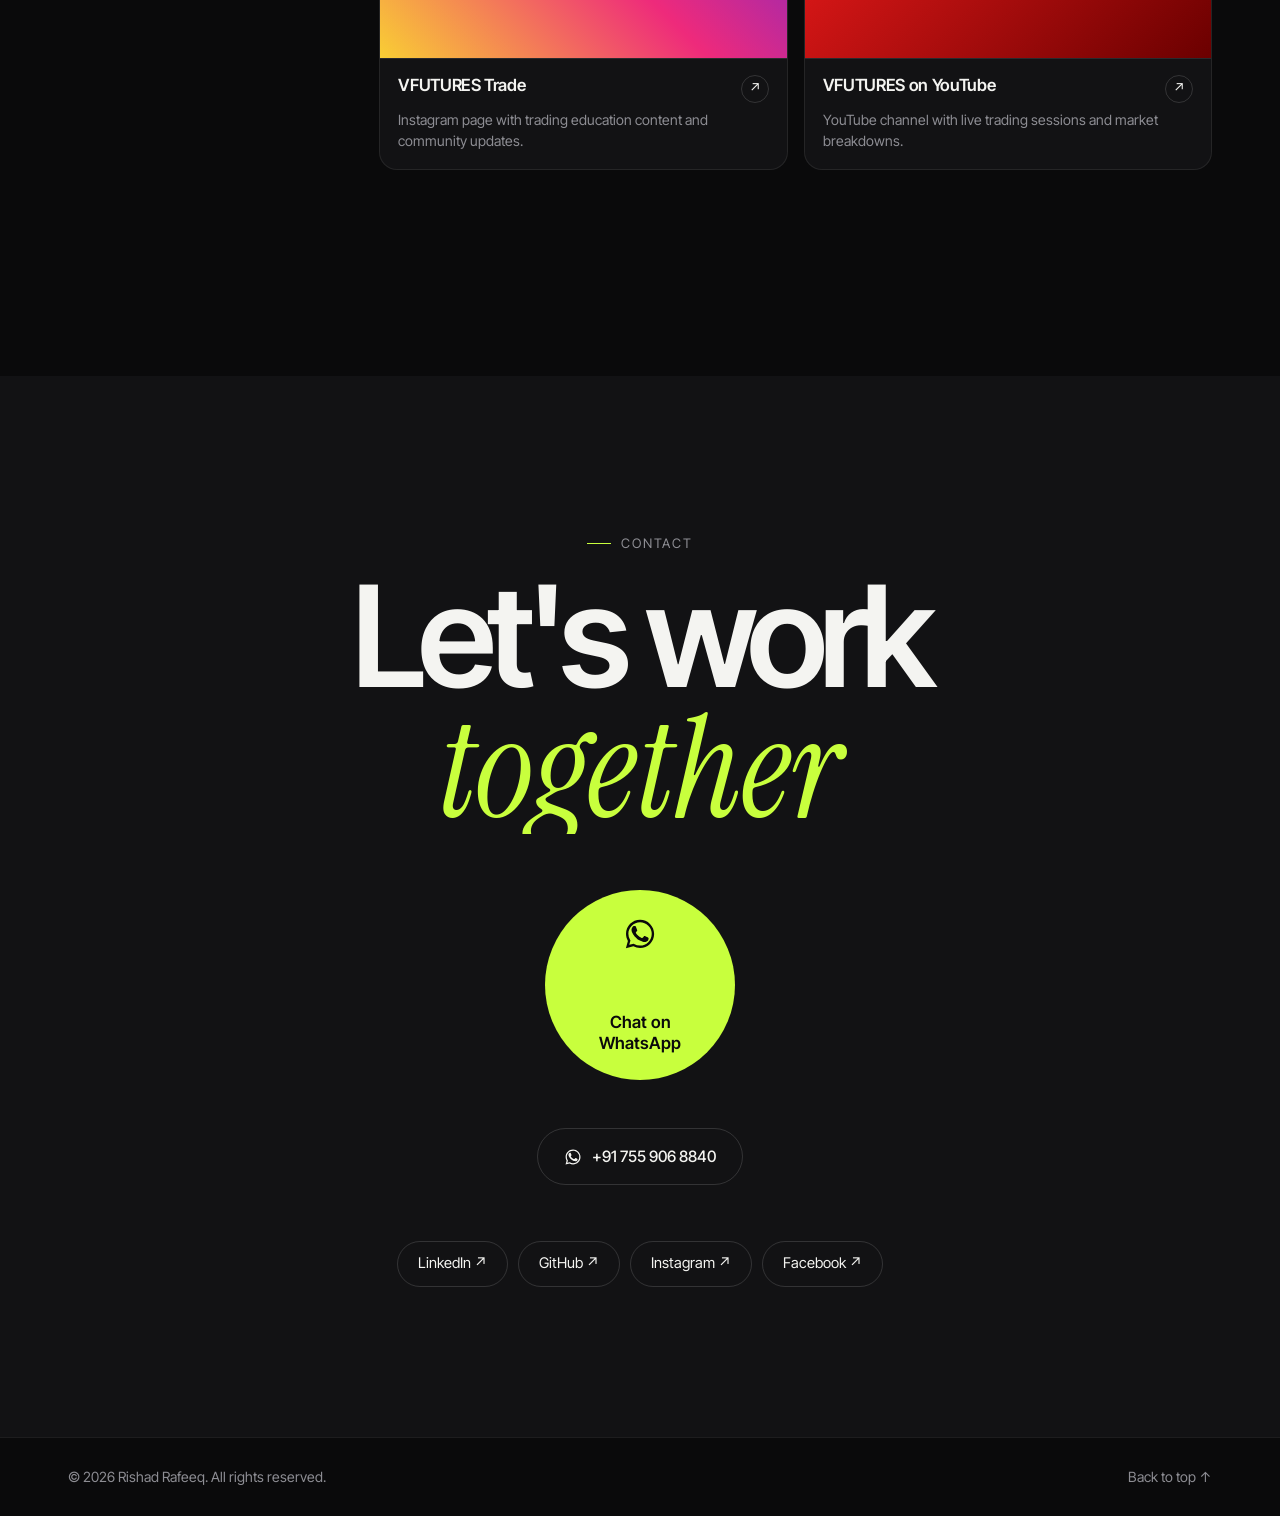
==== commit 372d0193: "Combine freelance and personal projects into one experience entry 'Freelance Work & Personal Project" ====
--- a/index.html
+++ b/index.html
@@ -126,13 +126,9 @@
             <div class="xp-label reveal"><span class="xp-num">01</span><h3>Work experience</h3></div>
             <ol class="timeline" id="expList"></ol>
           </div>
-          <div class="xp-block" id="xpFreelance">
-            <div class="xp-label reveal"><span class="xp-num">02</span><h3>Freelance client projects</h3></div>
-            <div class="mini-grid" id="freelanceList"></div>
-          </div>
-          <div class="xp-block" id="xpPersonal">
-            <div class="xp-label reveal"><span class="xp-num">03</span><h3>Personal projects</h3><p>My own projects and initiatives.</p></div>
-            <div class="mini-grid" id="personalList"></div>
+          <div class="xp-block" id="xpProjects">
+            <div class="xp-label reveal"><span class="xp-num">02</span><h3>Freelance Work &amp; Personal Projects</h3><p><span class="tl-period">August 2026 – Present</span></p></div>
+            <div class="mini-grid" id="projectList"></div>
           </div>
         </div>
       </div>
@@ -172,6 +168,6 @@
 
   <div class="lightbox" id="lightbox"><img alt=""></div>
   <a class="wa-float" id="waFloat" href="#" target="_blank" rel="noopener" aria-label="Chat on WhatsApp" hidden></a>
-  <script src="js/main.js?v=5"></script>
+  <script src="js/main.js?v=7"></script>
 </body>
 </html>
